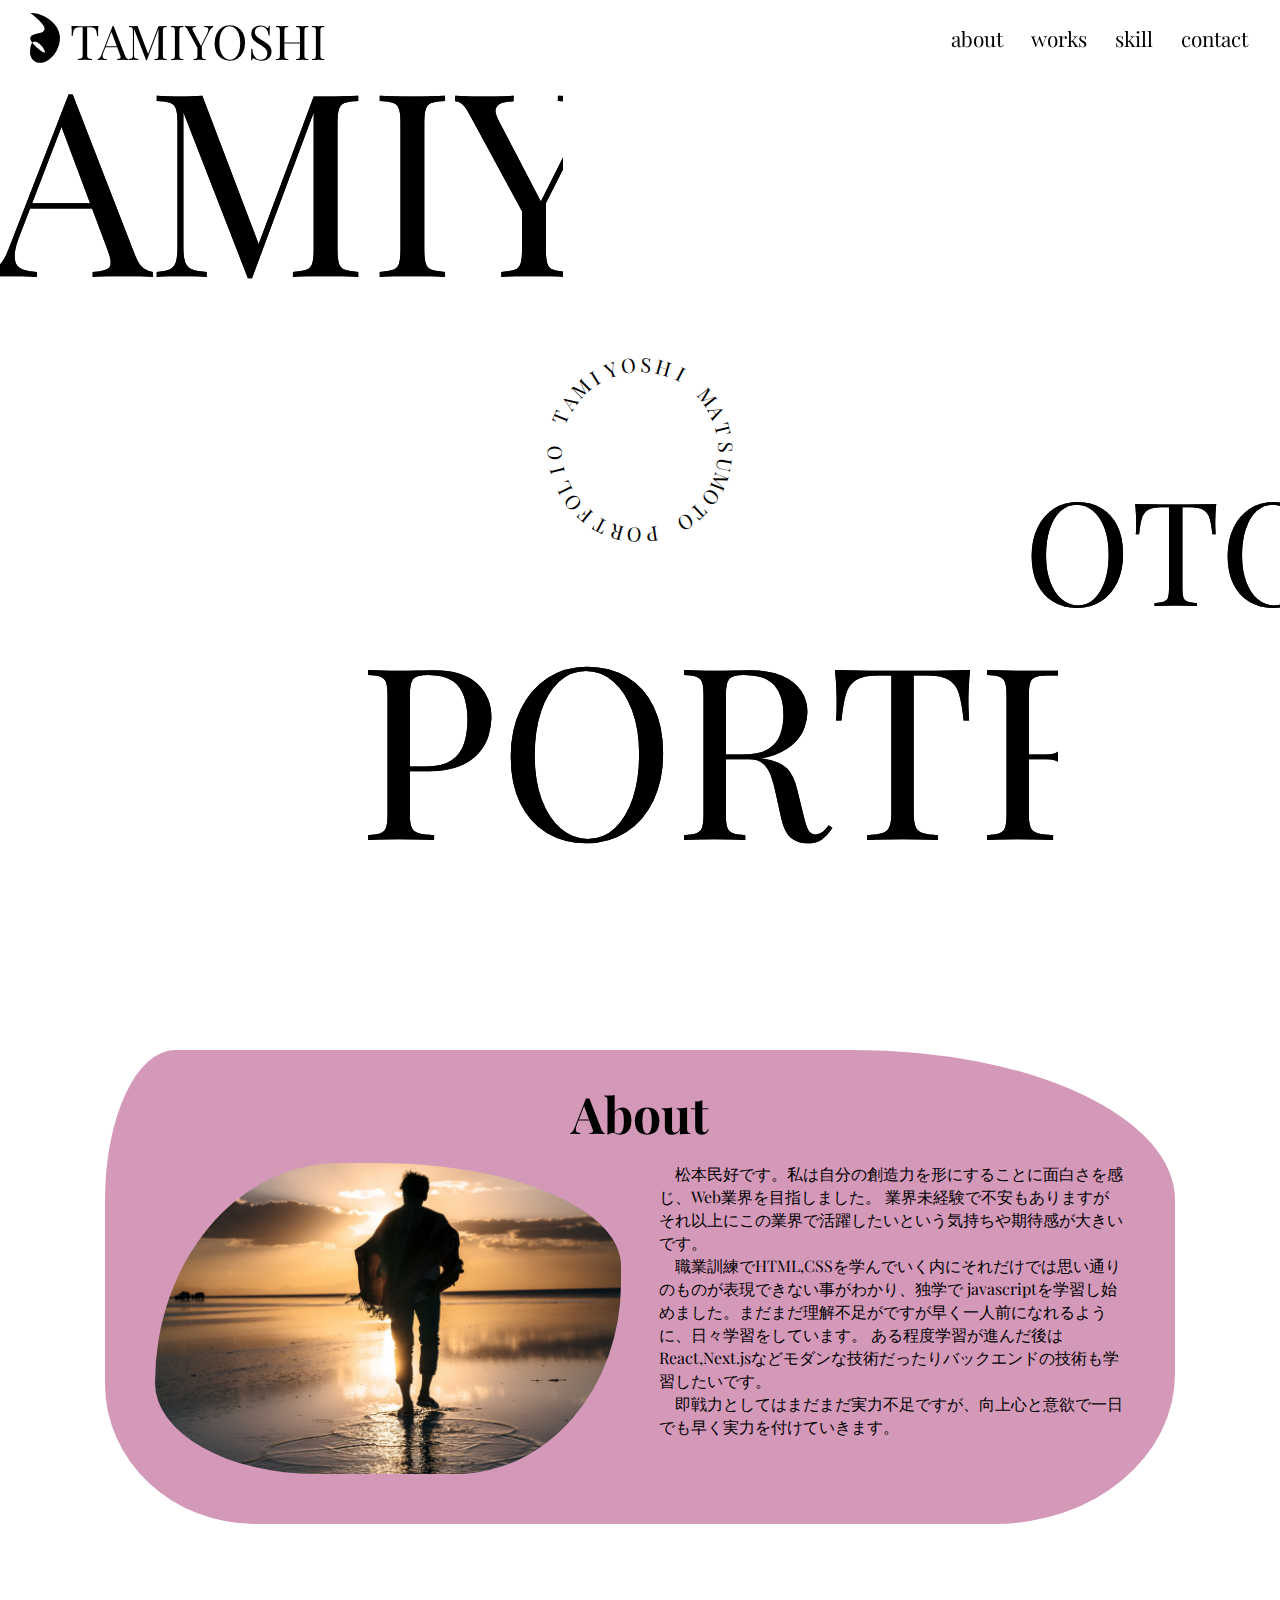
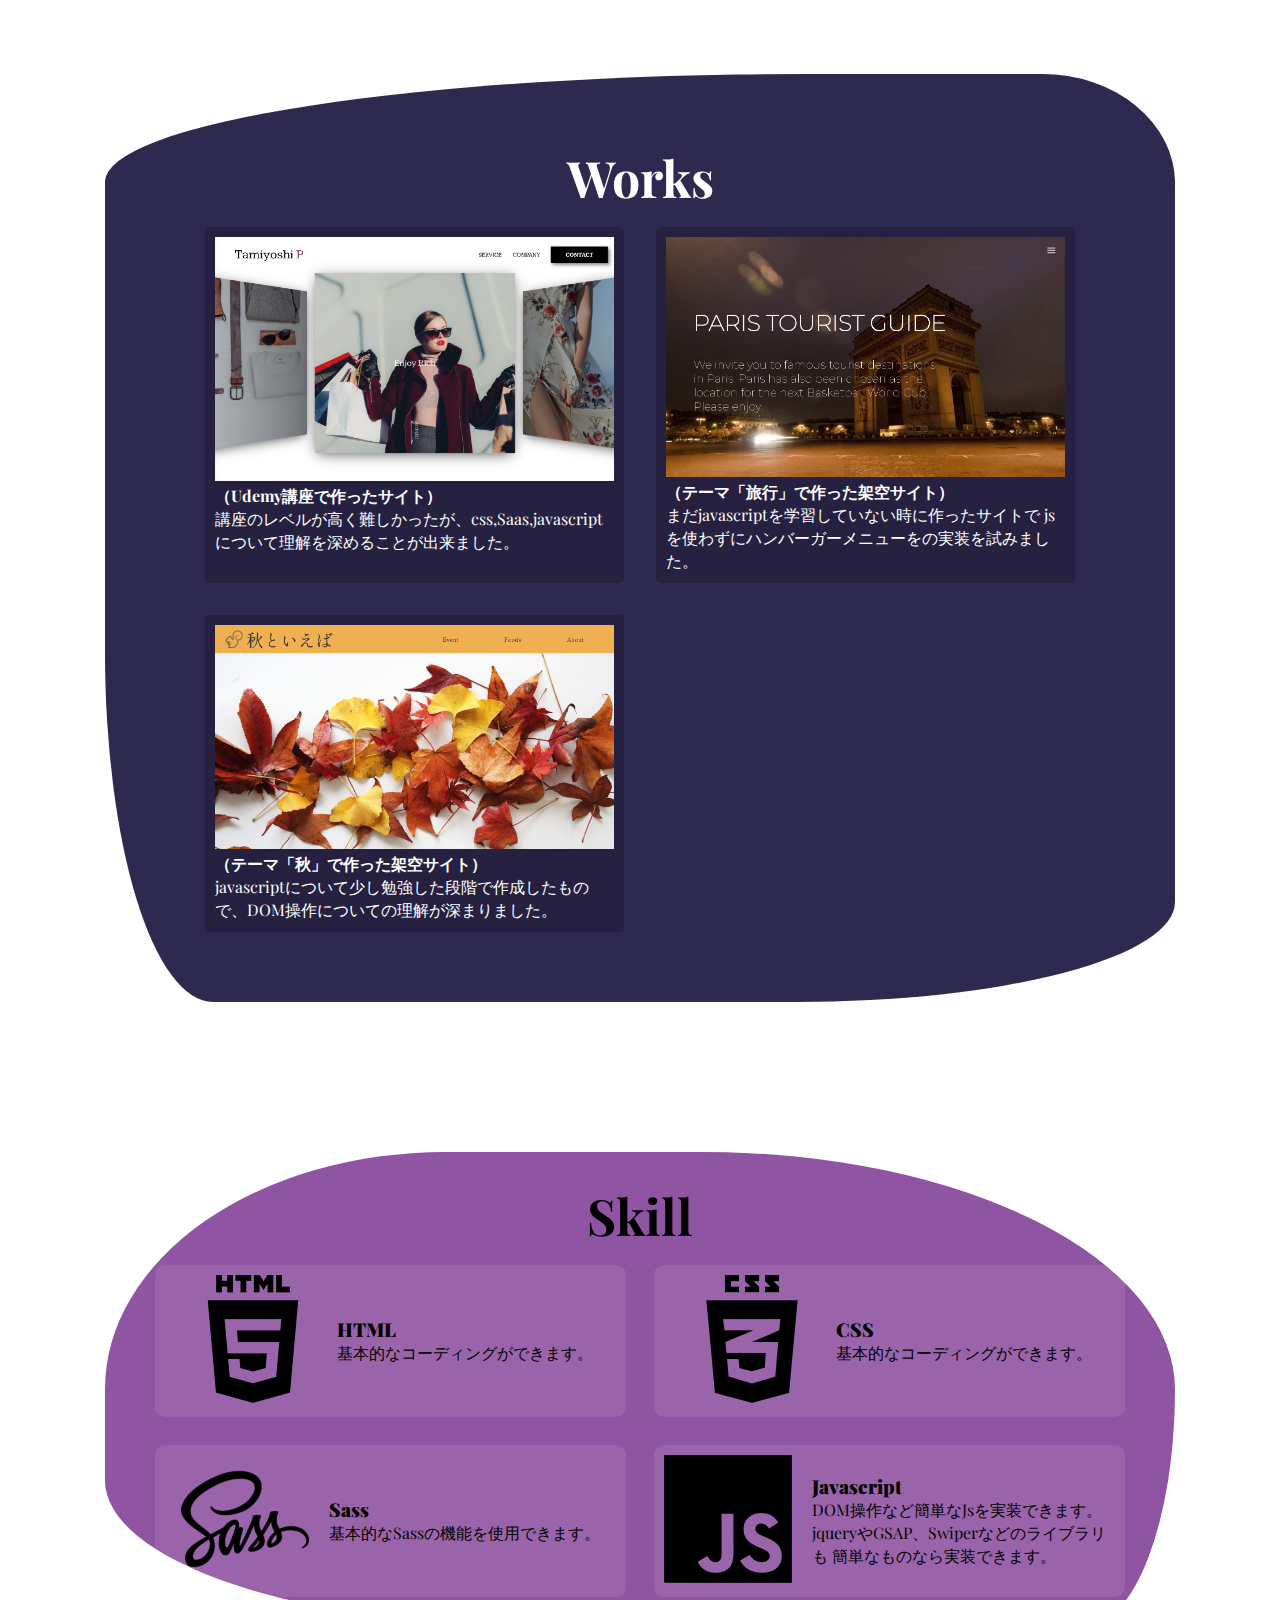
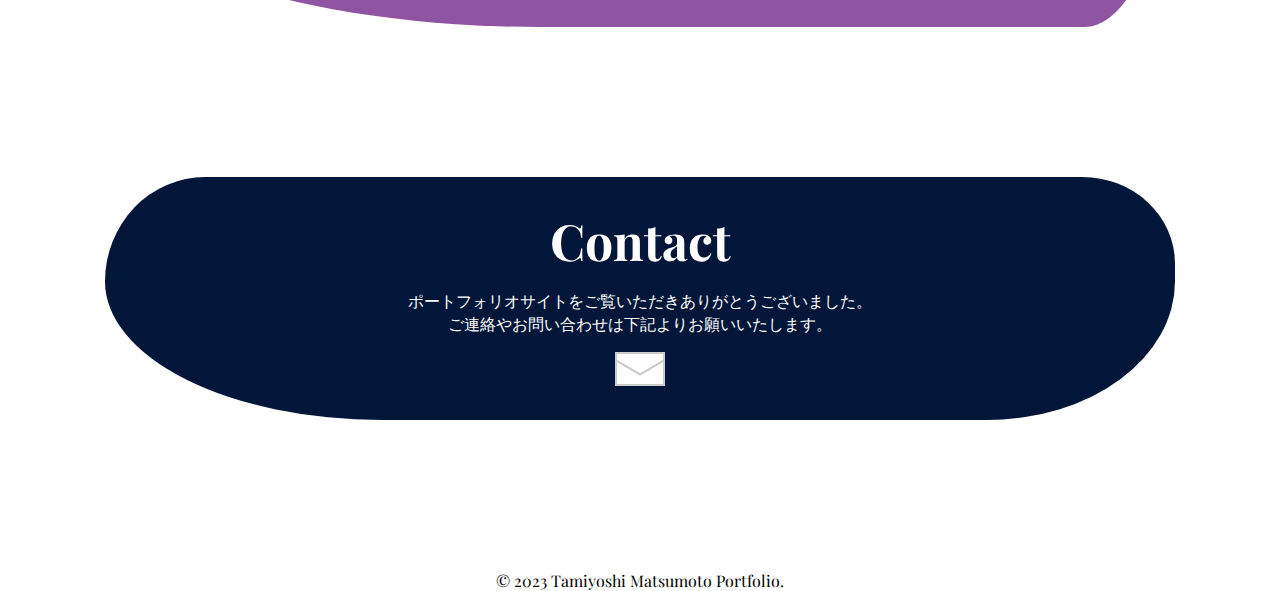
==== index.html @ 80ec94c7 "init11.25" ====
<!DOCTYPE html>
<html lang="ja">
  <head>
    <meta charset="UTF-8" />
    <title>Tamiyoshi Matsumoto Portfolio</title>
    <meta name="viewport" content="width=device-width, initial-scale=1.0" />
    <link rel="icon" href="./images/favicon.svg" />
    <meta property="og:title" content="Tamiyoshi Matsumoto Portfolio" />
    <meta property="og:type" content="blog" />
    <meta
      property="og:url"
      content="https://tamiyoshi-matsumoto-portfolio.netlify.app/"
    />

    <!-- css関係 -->
    <link rel="stylesheet" href="style.css" />

    <!-- js関係 -->
    <script src="./scripts/main.js" defer></script>
  </head>

  <body>
    <!-- トップリターンボタン -->
    <a href="#" id="page_top"><i class="blogicon-chevron-up"></i></a>
    <!-- ヘッダー -->
    <header class="header">
      <a href="index.html"
        ><div class="header_icon">
          <div class="header_icon_img">
            <img src="./images/favicon.svg" alt="" />
          </div>
          <div class="header_icon_text">TAMIYOSHI</div>
        </div></a
      >
      <nav class="header_nav">
        <ul class="heaer_ul">
          <li class="header_li"><a href="#about">about</a></li>
          <li class="header_li"><a href="#works">works</a></li>
          <li class="header_li"><a href="#skill">skill</a></li>
          <li class="header_li"><a href="#contact">contact</a></li>
        </ul>
      </nav>
    </header>
    <main class="main">
      <div class="main_inner">
        <!-- ユーザートップ -->
        <section class="top" id="top">
          <div class="circle_animation">
            <p class="circle_text">TAMIYOSHI MATSUMOTO PORTFOLIO</p>
          </div>
          <div class="text_animation01">
            <div class="text_animation01_right">TAMIYOSHI</div>
            <div class="text_animation01_right_second">TAMIYOSHI</div>
          </div>
          <div class="text_animation02">
            <div class="text_animation02_left">OTOMUSTAM</div>
            <div class="text_animation02_left_second">OTOMUSTAM</div>
          </div>
          <div class="text_animation03">
            <div class="text_animation03_right">PORTFOLIO</div>
            <div class="text_animation03_right_second">PORTFOLIO</div>
          </div>
        </section>
        <!-- アバウト -->
        <section class="about" id="about">
          <h2 class="about_title">About</h2>
          <div class="about_inner">
            <div class="about_inner_img">
              <img src="./images/user_img_01.jpg" alt="" />
            </div>
            <div class="about_inner_text">
              <p>
                松本民好です。私は自分の創造力を形にすることに面白さを感じ、Web業界を目指しました。
                業界未経験で不安もありますがそれ以上にこの業界で活躍したいという気持ちや期待感が大きいです。
              </p>
              <p>
                職業訓練でHTML,CSSを学んでいく内にそれだけでは思い通りのものが表現できない事がわかり、独学で
                javascriptを学習し始めました。まだまだ理解不足がですが早く一人前になれるように、日々学習をしています。
                ある程度学習が進んだ後はReact,Next.jsなどモダンな技術だったりバックエンドの技術も学習したいです。
              </p>
              <p>
                即戦力としてはまだまだ実力不足ですが、向上心と意欲で一日でも早く実力を付けていきます。
              </p>
            </div>
          </div>
        </section>
        <!-- 作品一覧 -->
        <section class="works" id="works">
          <h2 class="works_title">Works</h2>
          <div class="works_inner">
            <div class="works_content">
              <div class="works_content_img">
                <img src="./images/works_img_01.png" alt="" />
              </div>
              <a
                href="https://tamiyoshi-fashionsite.netlify.app/"
                target="”_blank”"
                ><h4>（Udemy講座で作ったサイト）</h4></a
              >
              <p>
                講座のレベルが高く難しかったが、css,Saas,javascriptについて理解を深めることが出来ました。
              </p>
            </div>
            <div class="works_content">
              <div class="works_content_img">
                <img src="./images/works_img_02.png" alt="" />
              </div>
              <a
                href="https://tamiyoshi-travelsite.netlify.app/"
                target="”_blank”"
                ><h4>（テーマ「旅行」で作った架空サイト）</h4></a
              >
              <p>
                まだjavascriptを学習していない時に作ったサイトで
                jsを使わずにハンバーガーメニューをの実装を試みました。
              </p>
            </div>
            <div class="works_content">
              <div class="works_content_img">
                <img src="./images/works_img_03.png" alt="" />
              </div>
              <a
                href="https://tamiyoshi-autumnsite.netlify.app/"
                target="”_blank”"
                ><h4>（テーマ「秋」で作った架空サイト）</h4></a
              >
              <p>
                javascriptについて少し勉強した段階で作成したもので、DOM操作についての理解が深まりました。
              </p>
            </div>
            <!-- 実績等が増えれば都度追加していく -->
            <!-- <div class="works_content">
              <div class="works_content_img">
                <img src="" alt="" />
              </div>
              <p>文章が入ります。文章が入ります。文章が入ります。</p>
            </div> -->
          </div>
        </section>
        <!-- 技術一覧 -->
        <section class="skill" id="skill">
          <h2 class="skill_title">Skill</h2>
          <div class="skill_inner">
            <div class="skill_content">
              <div class="skill_content_img">
                <img src="./images/icon_01.png" alt="" />
              </div>
              <div class="skill_content_text">
                <h4>HTML</h4>
                <p>基本的なコーディングができます。</p>
              </div>
            </div>
            <div class="skill_content">
              <div class="skill_content_img">
                <img src="./images/icon_02.png" alt="" />
              </div>
              <div class="skill_content_text">
                <h4>CSS</h4>
                <p>基本的なコーディングができます。</p>
              </div>
            </div>
            <div class="skill_content">
              <div class="skill_content_img">
                <img src="./images/icon_03.png" alt="" />
              </div>
              <div class="skill_content_text">
                <h4>Sass</h4>
                <p>基本的なSassの機能を使用できます。</p>
              </div>
            </div>
            <div class="skill_content">
              <div class="skill_content_img">
                <img src="./images/icon_04.png" alt="" />
              </div>
              <div class="skill_content_text">
                <h4>Javascript</h4>
                <p>
                  DOM操作など簡単なJsを実装できます。
                  jqueryやGSAP、Swiperなどのライブラリも
                  簡単なものなら実装できます。
                </p>
              </div>
            </div>
          </div>
        </section>
        <!-- 問合せ -->
        <section class="contact" id="contact">
          <h2 class="contact_title">Contact</h2>
          <div class="contact_inner">
            <p class="contact_inner_text">
              ポートフォリオサイトをご覧いただきありがとうございました。<br />
              ご連絡やお問い合わせは下記よりお願いいたします。
            </p>
            <!-- lufttoolsというサイトで暗号化したメール -->
            <p>
              <script type="text/javascript">
                <!--
                function converter(M) {
                  var str = "",
                    str_as = "";
                  for (var i = 0; i < M.length; i++) {
                    str_as = M.charCodeAt(i);
                    str += String.fromCharCode(str_as + 1);
                  }
                  return str;
                }
                function mail_to(k_1, k_2) {
                  eval(
                    String.fromCharCode(
                      108,
                      111,
                      99,
                      97,
                      116,
                      105,
                      111,
                      110,
                      46,
                      104,
                      114,
                      101,
                      102,
                      32,
                      61,
                      32,
                      39,
                      109,
                      97,
                      105,
                      108,
                      116,
                      111,
                      58
                    ) +
                      escape(k_1) +
                      converter(
                        String.fromCharCode(
                          115,
                          96,
                          108,
                          104,
                          120,
                          110,
                          114,
                          103,
                          104,
                          45,
                          97,
                          114,
                          106,
                          45,
                          48,
                          47,
                          47,
                          50,
                          63,
                          102,
                          108,
                          96,
                          104,
                          107,
                          45,
                          98,
                          110,
                          108,
                          62,
                          114,
                          116,
                          97,
                          105,
                          100,
                          98,
                          115,
                          60
                        )
                      ) +
                      escape(k_2) +
                      "'"
                  );
                }
                document.write(
                  '<a href=JavaScript:mail_to("","")><img src="./images/mail.svg" alt="" width="50" /><\/a>'
                );
                //-->
              </script>
            </p>
            <div class="contact_inner_img">
              <a href=""> </a>
            </div>
          </div>
        </section>
      </div>
    </main>
    <!-- フッター -->
    <footer class="footer">
      <p>&copy; 2023 Tamiyoshi Matsumoto Portfolio.</p>
    </footer>
  </body>
</html>
---- style.css ----
@charset "UTF-8";
@import url("https://fonts.googleapis.com/css2?family=Oswald&display=swap");
@import url("https://fonts.googleapis.com/css2?family=Playfair+Display&display=swap");
.mb-sm, .main_inner .contact_inner_text {
  margin-bottom: 16px !important;
}

.mb-lg, .main_inner .top, .main_inner .about, .main_inner .works, .main_inner .skill, .main_inner .contact {
  margin-bottom: 80px !important;
}
@media screen and (min-width: 960px) {
  .mb-lg, .main_inner .top, .main_inner .about, .main_inner .works, .main_inner .skill, .main_inner .contact {
    margin-bottom: 150px !important;
  }
}

.pb-sm, .main_inner .about_title, .main_inner .about_inner_img, .main_inner .about_inner_text, .main_inner .works_title, .main_inner .skill_title, .main_inner .contact_title {
  padding-bottom: 16px !important;
}

.pb-lg {
  padding-bottom: 80px !important;
}
@media screen and (min-width: 960px) {
  .pb-lg {
    padding-bottom: 150px !important;
  }
}

.content-width, .main_inner .about, .main_inner .works, .main_inner .skill, .main_inner .contact {
  width: 90%;
  margin: 0 auto;
  max-width: 1070px;
}

.font-sm {
  font-size: 14px;
}
@media screen and (min-width: 960px) {
  .font-sm {
    font-size: 16px;
  }
}

.font-md, .main_inner .skill h4 {
  font-size: 17px;
}
@media screen and (min-width: 960px) {
  .font-md, .main_inner .skill h4 {
    font-size: 19px;
  }
}

.font-lg {
  font-size: 17px;
}
@media screen and (min-width: 960px) {
  .font-lg {
    font-size: 23px;
  }
}

.font-xl {
  font-size: 25px;
}
@media screen and (min-width: 960px) {
  .font-xl {
    font-size: 36px;
  }
}

.font-2xl, .main_inner .about_title, .main_inner .works_title, .main_inner .skill_title, .main_inner .contact_title {
  font-size: 38px;
}
@media screen and (min-width: 960px) {
  .font-2xl, .main_inner .about_title, .main_inner .works_title, .main_inner .skill_title, .main_inner .contact_title {
    font-size: 50px;
  }
}

* {
  margin: 0;
  padding: 0;
  box-sizing: border-box;
  scroll-behavior: smooth;
  font-family: "Playfair Display", serif;
}

#page_top {
  position: fixed;
  right: 30px;
  bottom: 30px;
  width: 50px;
  height: 50px;
  color: #737373;
  padding: 10px;
  border: solid 1px;
  border-radius: 50%;
  box-shadow: 0 2px 10px -6px rgba(0, 0, 0, 0.5), 0 3px 10px -4px rgba(0, 0, 0, 0.2);
}

.hidden {
  display: none;
}

.header {
  font-family: "Playfair Display", serif;
  padding: 0 20px;
  position: fixed;
  top: 0;
  left: 0;
  z-index: 100;
  display: flex;
  justify-content: center;
  align-items: center;
  width: 100%;
  background-color: rgba(255, 255, 255, 0.5);
}
@media screen and (min-width: 960px) {
  .header {
    justify-content: space-between;
  }
}
.header a {
  text-decoration: none;
  color: black;
}
.header a:visited {
  color: black;
}
.header_icon {
  display: flex;
  align-items: center;
  height: 80px;
}
.header_icon_img img {
  width: 50px;
}
.header_icon_text {
  font-size: 3rem;
}
.header_nav {
  display: none;
}
@media screen and (min-width: 960px) {
  .header_nav {
    display: block;
  }
}
.header_ul {
  display: flex;
}
.header_li {
  display: inline-block;
  text-align: center;
  overflow: hidden;
  border-radius: 4px;
  margin: 4px;
  font-size: 1.3rem;
}
.header_li:nth-child(1) a:hover {
  background-color: #d499b9;
}
.header_li:nth-child(2) a:hover {
  background-color: #2e294e;
  color: white;
}
.header_li:nth-child(3) a:hover {
  background-color: #9055a2;
}
.header_li:nth-child(4) a:hover {
  background-color: #011638;
  color: white;
}
.header_li a {
  padding: 8px;
}

.main_inner {
  overflow: hidden;
}
.main_inner .top {
  position: relative;
}
.main_inner .top .circle_animation {
  overflow: hidden;
  display: flex;
  justify-content: center;
  align-items: center;
  width: 100%;
  height: 100vh;
}
.main_inner .top .circle_text {
  position: relative;
  width: 200px; /* 直径 */
  height: 200px; /* 直径 */
  font-size: 20px;
  text-align: center;
  margin: auto;
  transform: rotate(-80deg); /* 円の回転 */
  animation: circleAnimation 20s linear infinite;
}
.main_inner .top .circle_text span {
  position: absolute;
  top: 0;
  left: calc(50% - 10px); /* 中心点、、文字サイズ分ずらす */
  display: inline-block;
  width: 20px; /* 文字サイズより小さくしない */
  height: 100px; /* 半径 */
  transform-origin: center bottom; /* 回転の基準点 */
  transform: rotate(calc(var(--number) * 12deg));
}
.main_inner .top .text_animation01 {
  position: absolute;
  overflow: hidden;
  top: 0;
  right: 56%;
  width: 720px;
  font-size: 16rem;
}
.main_inner .top .text_animation01_right {
  width: 200%;
  animation: rightAnimation 40s linear infinite;
}
.main_inner .top .text_animation01_right_second {
  position: absolute;
  top: 0;
  left: 0;
  width: 200%;
  animation: rightAnimation 40s -20s linear infinite;
}
.main_inner .top .text_animation02 {
  position: absolute;
  overflow: hidden;
  top: 50%;
  left: 80%;
  width: 480px;
  font-size: 9rem;
}
.main_inner .top .text_animation02_left {
  width: 200%;
  animation: leftAnimation 40s linear infinite;
}
.main_inner .top .text_animation02_left_second {
  position: absolute;
  top: 0;
  left: 0;
  width: 200%;
  animation: leftAnimation 40s -20s linear infinite;
}
.main_inner .top .text_animation03 {
  position: absolute;
  overflow: hidden;
  bottom: 0;
  left: 28%;
  width: 700px;
  font-size: 15rem;
}
.main_inner .top .text_animation03_right {
  width: 200%;
  animation: rightAnimation 40s linear infinite;
}
.main_inner .top .text_animation03_right_second {
  position: absolute;
  top: 0;
  left: 0;
  width: 200%;
  animation: rightAnimation 40s -20s linear infinite;
}
.main_inner .about {
  background-color: #d499b9;
  padding: 30px 50px;
  border-radius: 70px 320px 180px 150px/150px 150px 150px 140px;
}
.main_inner .about_title {
  text-align: center;
}
.main_inner .about_inner {
  display: block;
  width: 100%;
}
@media screen and (min-width: 960px) {
  .main_inner .about_inner {
    display: flex;
    justify-content: space-between;
  }
}
@media screen and (min-width: 960px) {
  .main_inner .about_inner_img {
    width: 48%;
  }
}
.main_inner .about_inner_img > img {
  width: 100%;
  border-radius: 246px 324px 221px 216px/295px 138px 256px 122px;
}
.main_inner .about_inner_text {
  text-indent: 1rem;
}
@media screen and (min-width: 960px) {
  .main_inner .about_inner_text {
    width: 48%;
  }
}
.main_inner .works {
  background-color: #2e294e;
  color: white;
  padding: 70px 100px;
  border-radius: 700px 133px 379px 108px/108px 109px 100px 350px;
}
.main_inner .works_title {
  text-align: center;
}
.main_inner .works_inner {
  display: grid;
  justify-content: center;
  grid-gap: 32px;
  grid-template-columns: repeat(auto-fill, minmax(320px, 1fr));
}
.main_inner .works_content {
  padding: 10px;
  background-color: rgba(0, 0, 0, 0.174);
  border-radius: 5px;
  width: 100%;
}
.main_inner .works_content a {
  color: white;
  text-decoration: none;
}
.main_inner .works_content a:visited {
  color: white;
}
.main_inner .works_content_img > img {
  width: 100%;
}
.main_inner .skill {
  background-color: #9055a2;
  padding: 30px 50px;
  border-radius: 501px 695px 134px 642px/349px 350px 350px 216px;
}
.main_inner .skill_title {
  text-align: center;
}
.main_inner .skill_inner {
  display: grid;
  justify-content: center;
  grid-gap: 28px;
  grid-template-columns: repeat(auto-fill, minmax(320px, 1fr));
}
.main_inner .skill_content {
  display: flex;
  background-color: rgba(255, 255, 255, 0.089);
  border-radius: 10px;
  gap: 20px;
  padding: 10px;
  justify-content: center;
  align-items: center;
  width: 100%;
}
.main_inner .skill h4 {
  font-weight: 900;
}
.main_inner .contact {
  background-color: #011638;
  color: white;
  padding: 30px 50px;
  text-align: center;
  border-radius: 253px 234px 475px 700px/264px 219px 350px 350px;
}
.main_inner .contact_title {
  text-align: center;
}
.main_inner .contact_inner {
  display: block;
  height: auto;
  width: 100%;
}
.main_inner .contact_inner_img {
  width: 100%;
}
.main_inner .contact_inner_img > a img {
  width: 50px;
  filter: invert(100%);
}

.footer {
  text-align: center;
}

@keyframes rightAnimation {
  0% {
    transform: translateX(100%);
  }
  100% {
    transform: translateX(-100%);
  }
}
@keyframes leftAnimation {
  0% {
    transform: translateX(-100%);
  }
  100% {
    transform: translateX(100%);
  }
}
@keyframes circleAnimation {
  0% {
    transform: rotate(0deg);
  }
  100% {
    transform: rotate(360deg);
  }
}/*# sourceMappingURL=style.css.map */
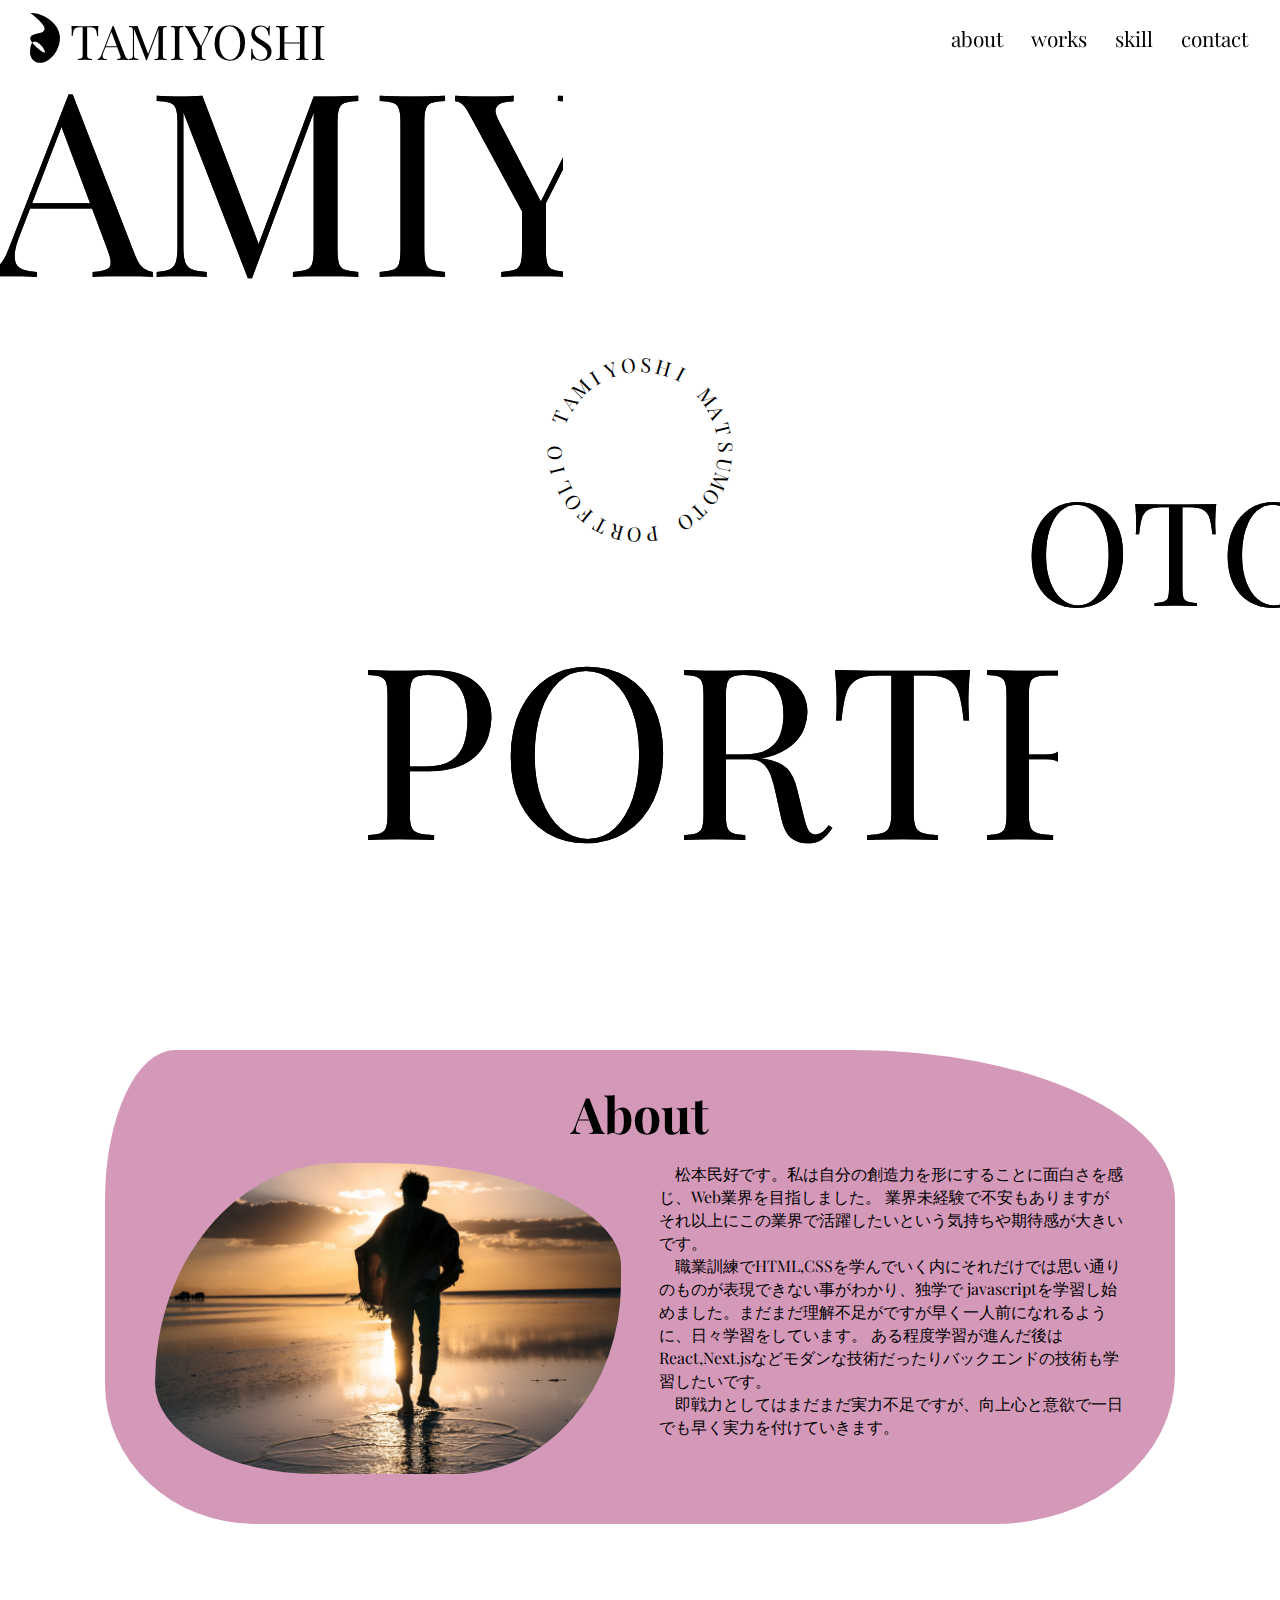
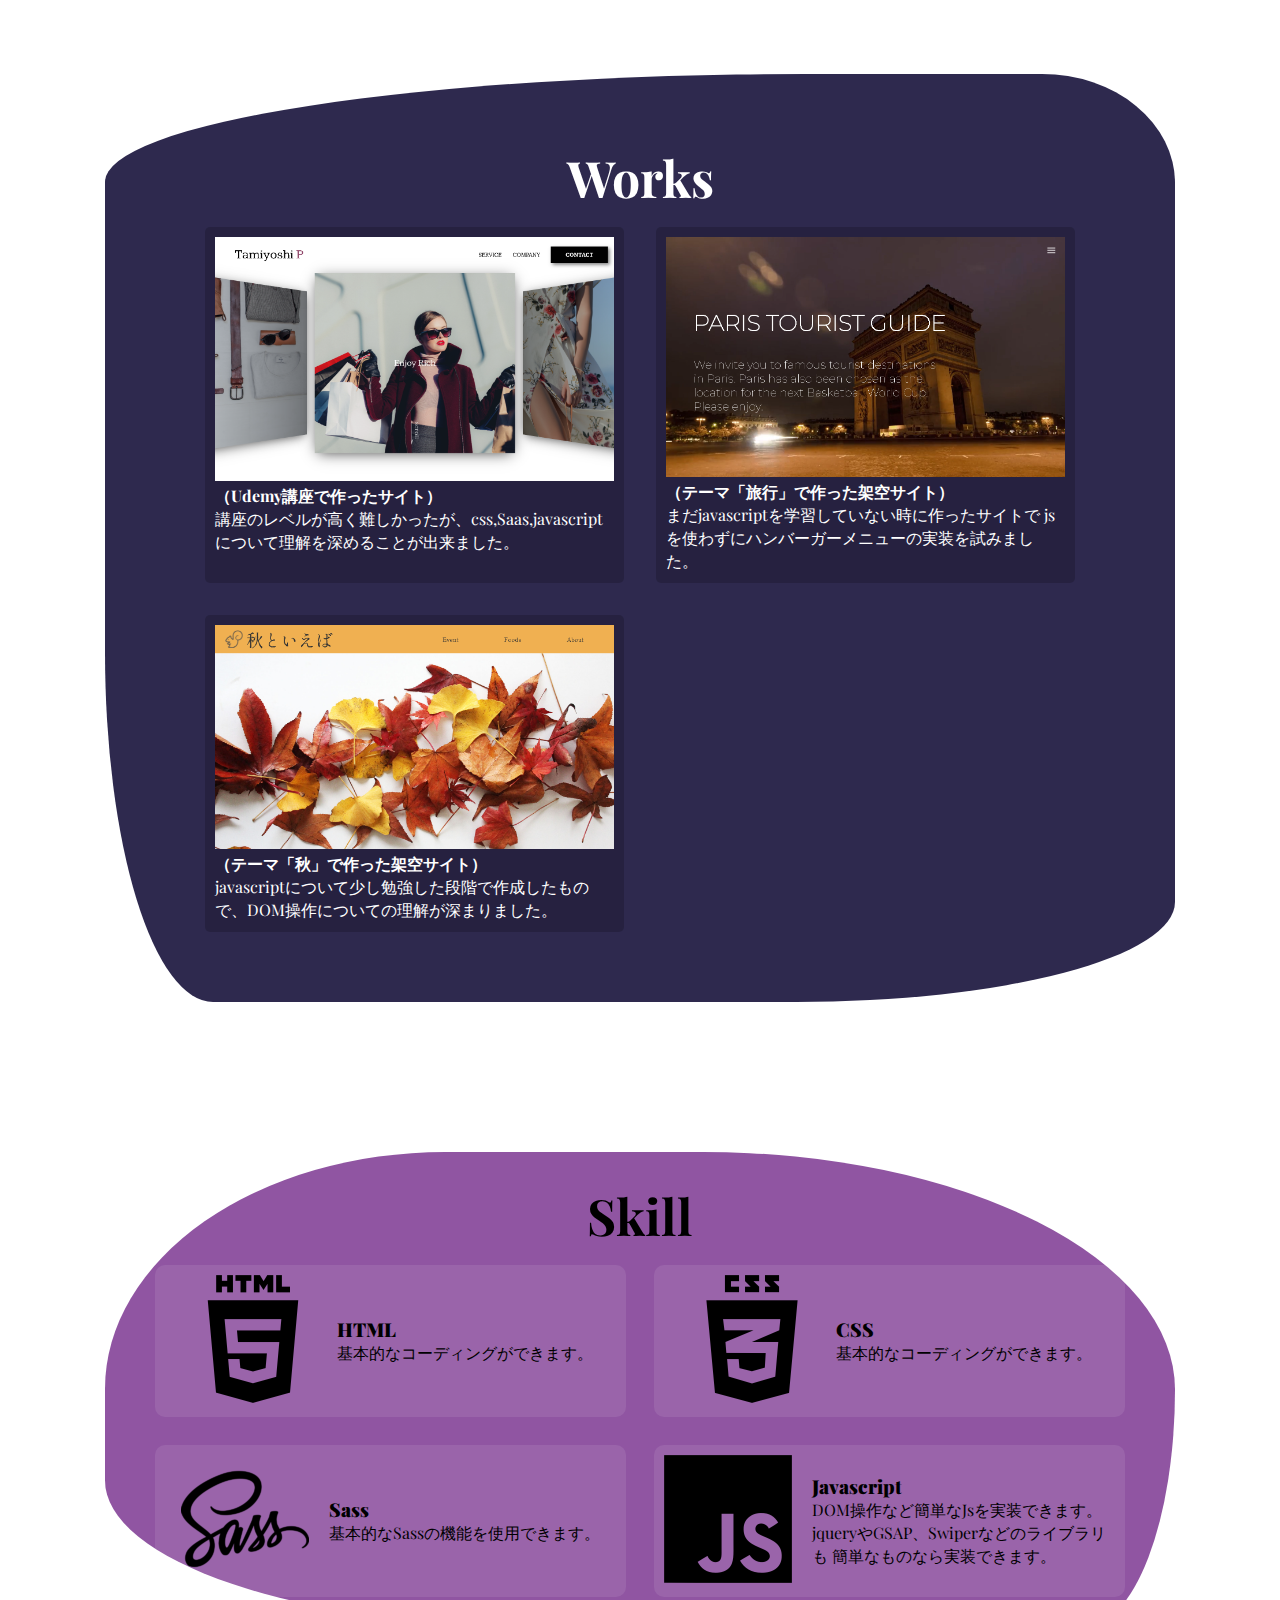
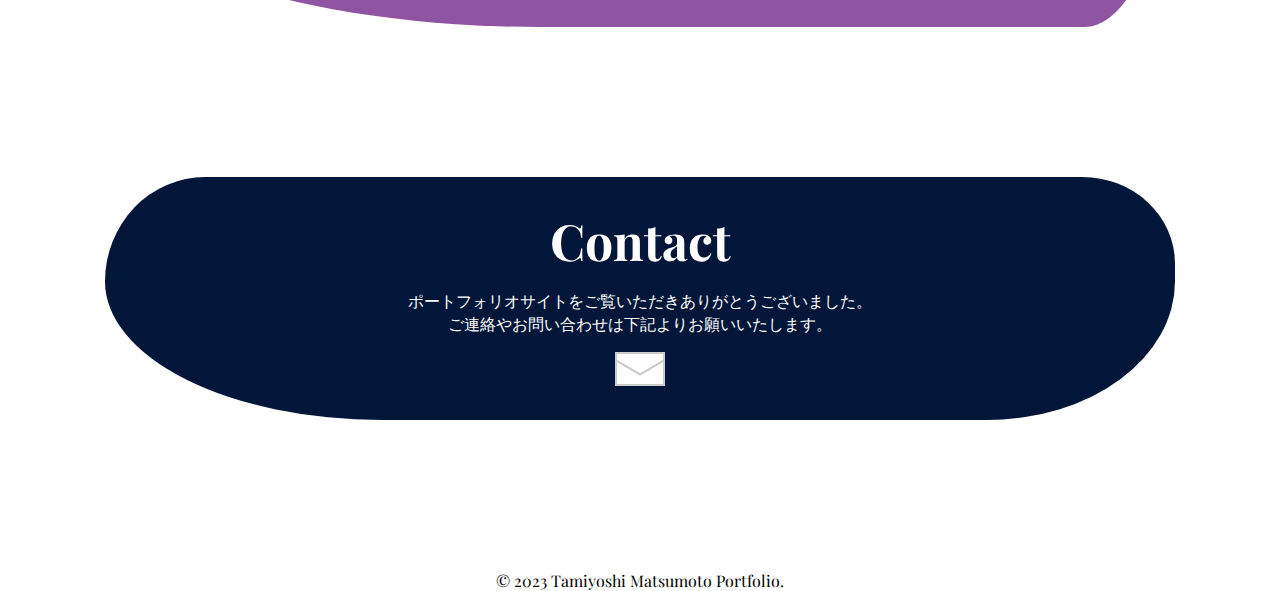
==== commit 0a755d4b: "latest" ====
--- a/index.html
+++ b/index.html
@@ -112,7 +112,7 @@
               >
               <p>
                 まだjavascriptを学習していない時に作ったサイトで
-                jsを使わずにハンバーガーメニューをの実装を試みました。
+                jsを使わずにハンバーガーメニューの実装を試みました。
               </p>
             </div>
             <div class="works_content">
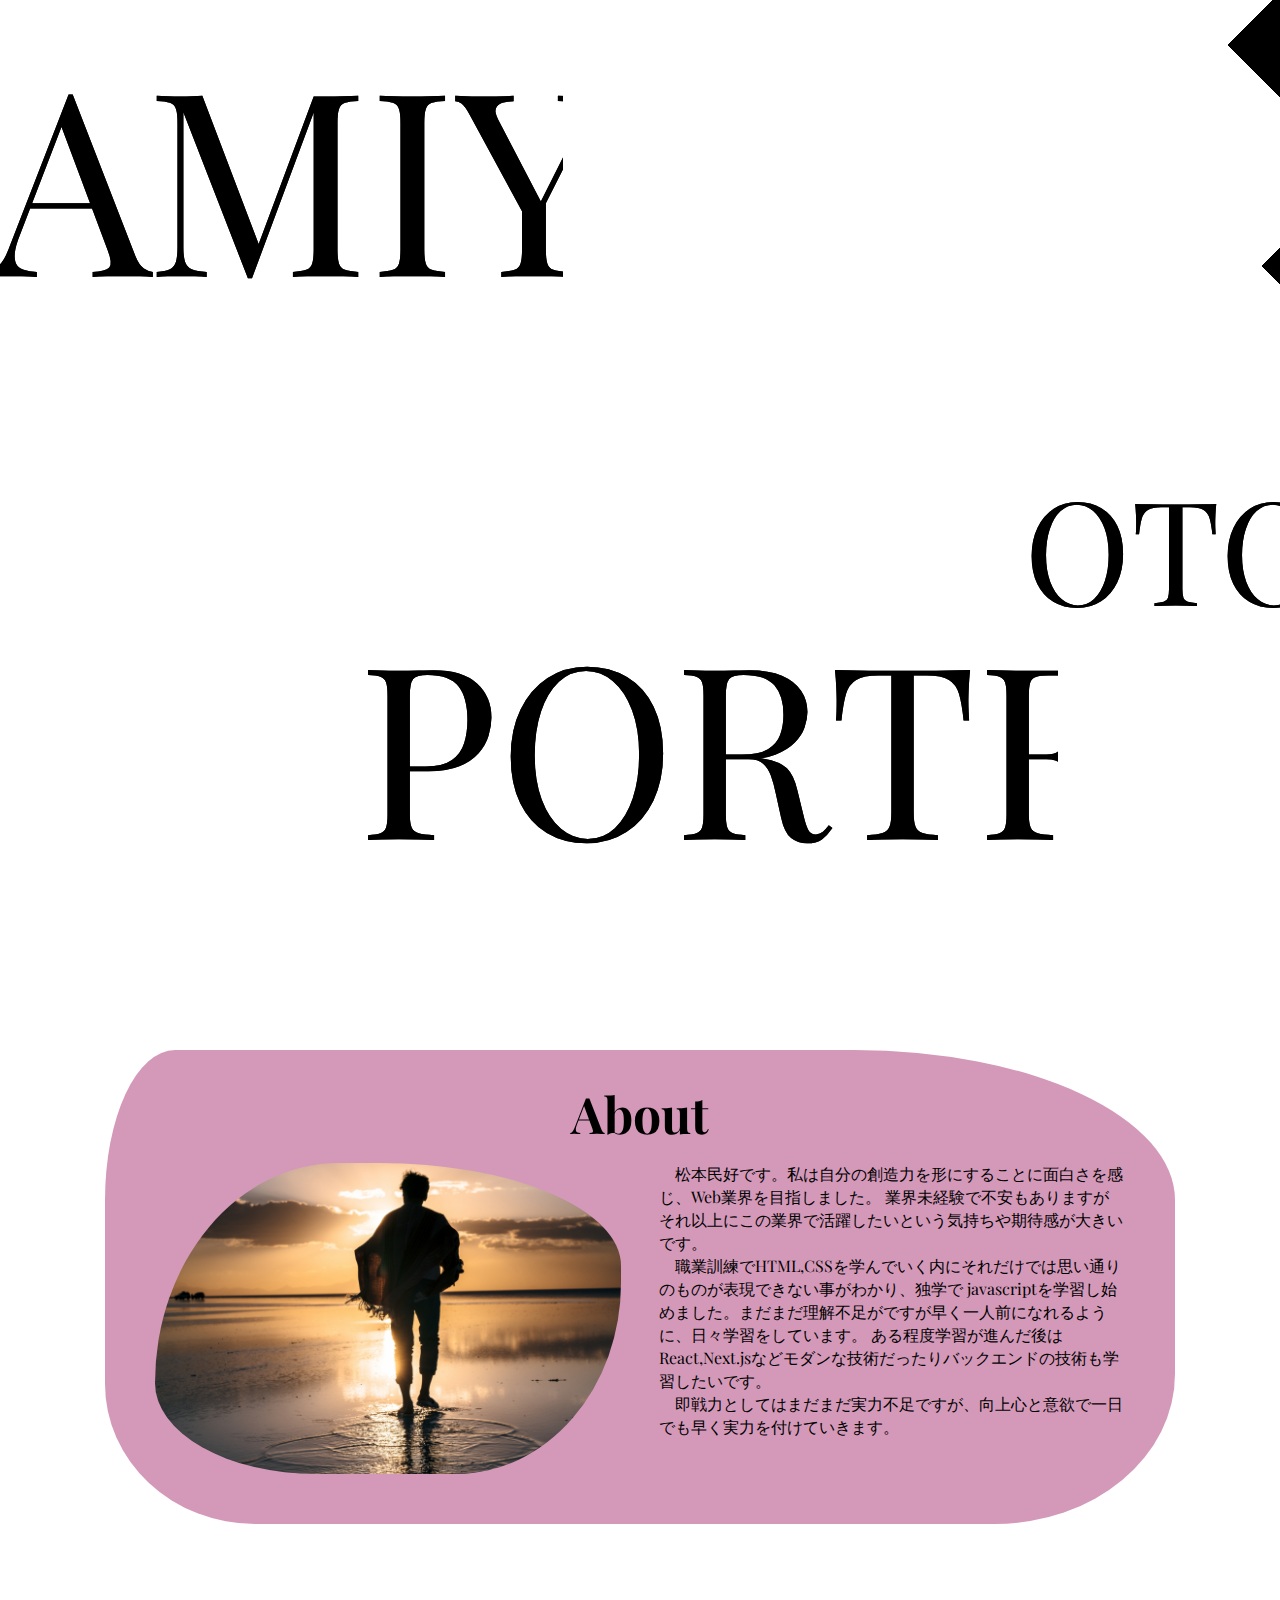
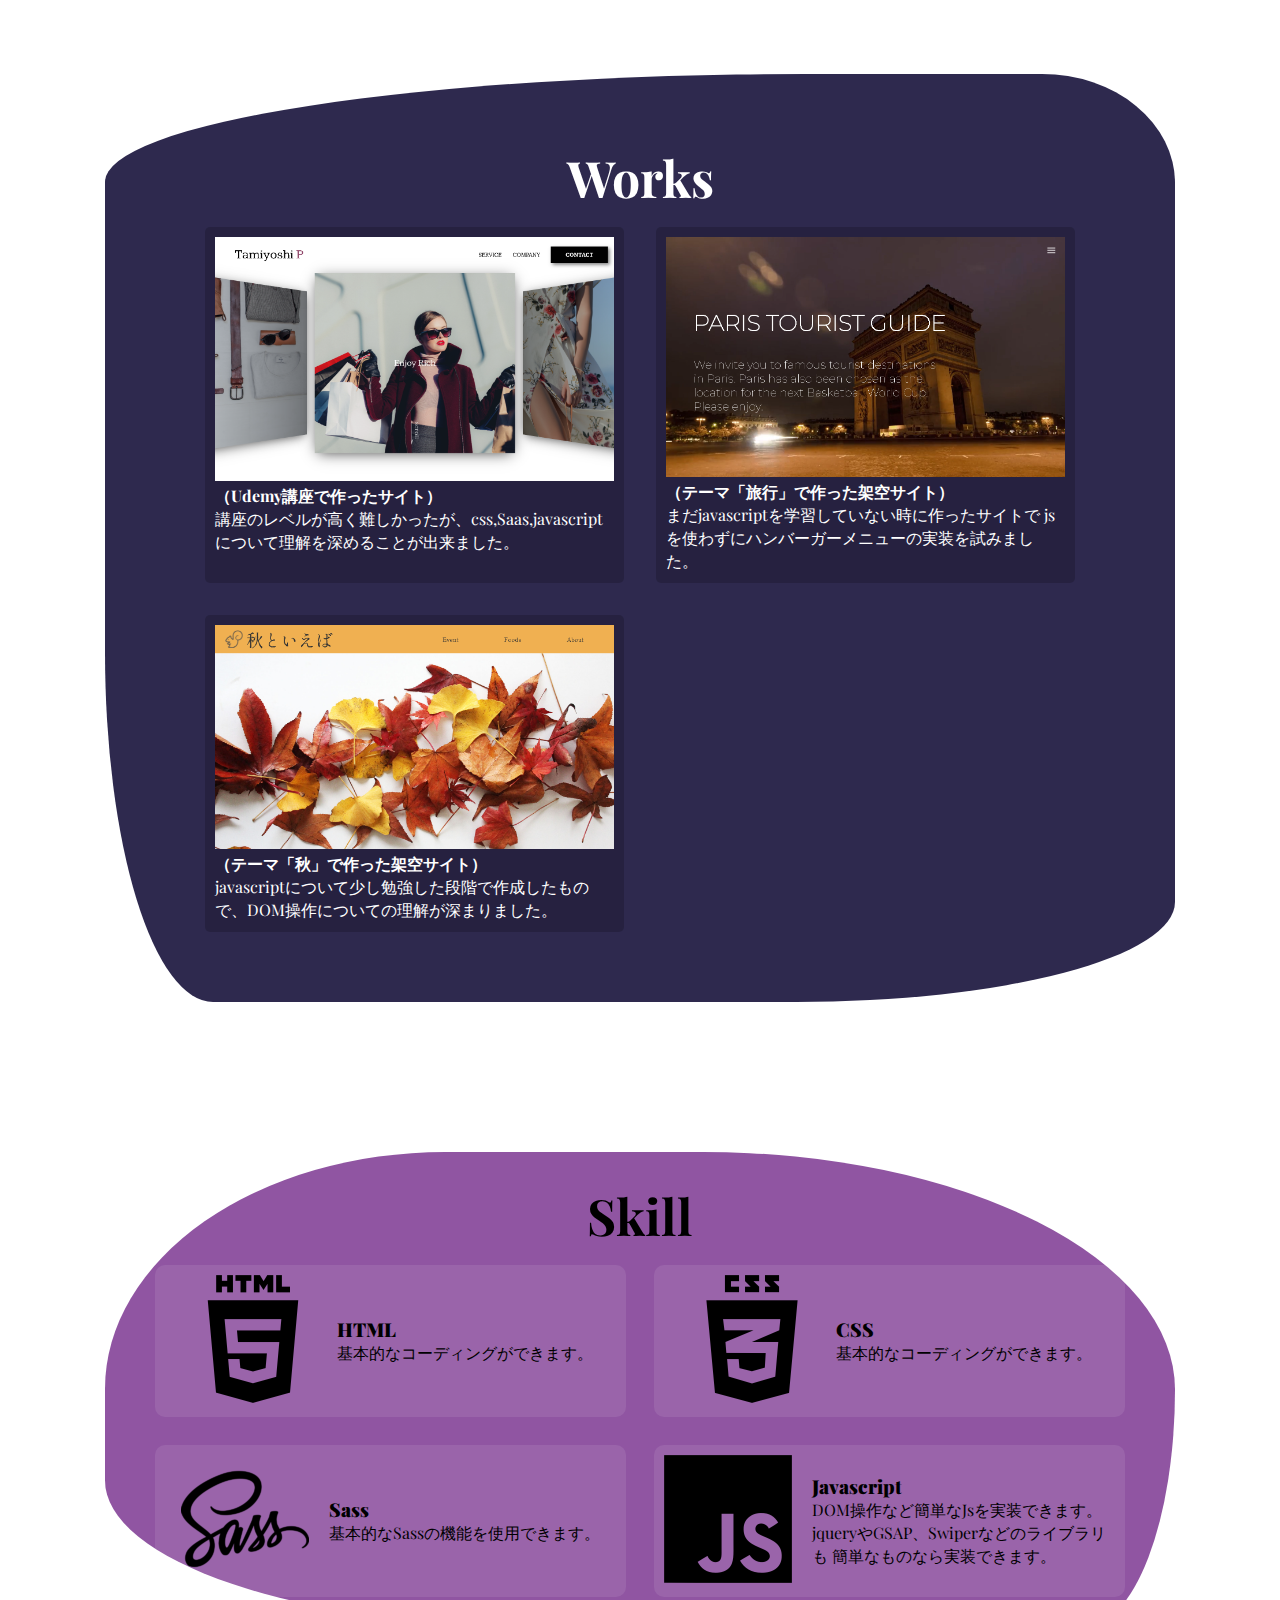
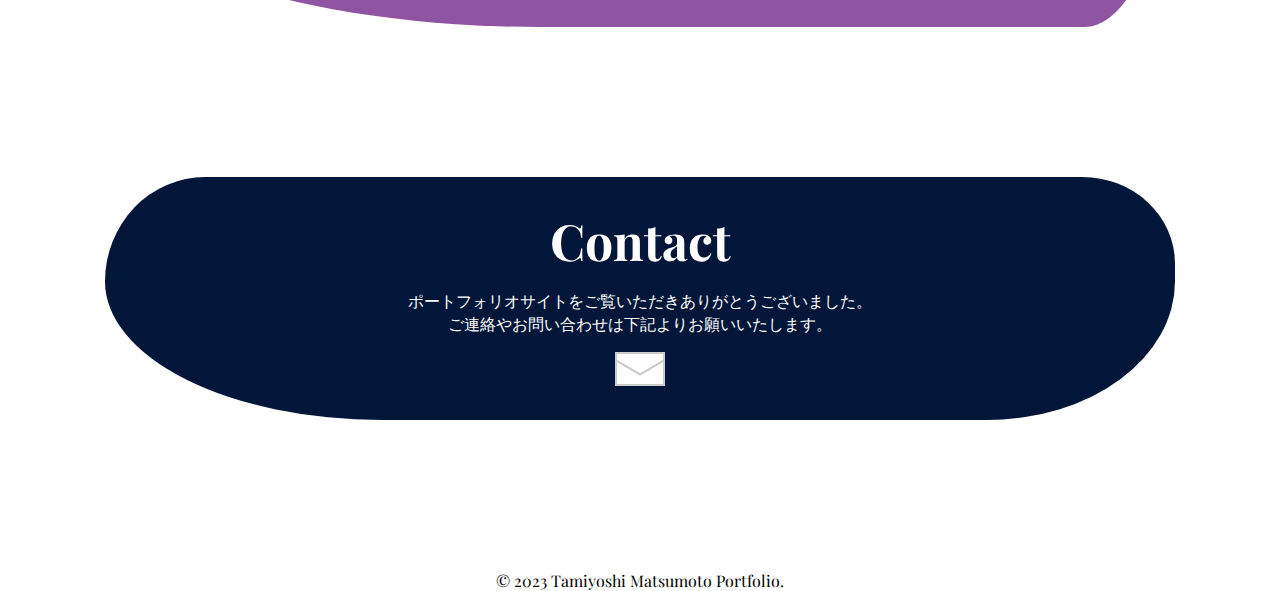
==== commit 15660b73: "11.26" ====
--- a/index.html
+++ b/index.html
@@ -16,10 +16,34 @@
     <link rel="stylesheet" href="style.css" />
 
     <!-- js関係 -->
+    <script
+      src="https://cdnjs.cloudflare.com/ajax/libs/gsap/3.12.2/gsap.min.js"
+      defer
+    ></script>
+    <script src="./scripts/gsap.js" defer></script>
     <script src="./scripts/main.js" defer></script>
   </head>
-
+  
   <body>
+    <!-- オープン演出 -->
+    <div class="bg">
+      <div class="bg_inner">
+        <div class="bg_inner_content">
+          <div class="bg_inner_item">1</div>
+          <div class="bg_inner_item">2</div>
+          <div class="bg_inner_item">3</div>
+          <div class="bg_inner_item">4</div>
+          <div class="bg_inner_item">5</div>
+          <div class="bg_inner_item">6</div>
+          <div class="bg_inner_item">7</div>
+          <div class="bg_inner_item">8</div>
+          <div class="bg_inner_item">9</div>
+          <div class="bg_inner_item">10</div>
+          <div class="bg_inner_item">11</div>
+          <div class="bg_inner_item">12</div>
+        </div>
+      </div>
+    </div>
     <!-- トップリターンボタン -->
     <a href="#" id="page_top"><i class="blogicon-chevron-up"></i></a>
     <!-- ヘッダー -->
--- a/style.css
+++ b/style.css
@@ -84,6 +84,29 @@
   box-sizing: border-box;
   scroll-behavior: smooth;
   font-family: "Playfair Display", serif;
+}
+
+.bg {
+  width: 100%;
+  height: 100%;
+  position: fixed;
+  top: 0;
+  left: 0;
+  overflow: hidden;
+  z-index: 100;
+}
+.bg_inner {
+  width: 100%;
+  margin: auto;
+}
+.bg_inner_content {
+  transform: translate(-100%) rotate(-45deg);
+  transform-origin: right top;
+}
+.bg_inner_item {
+  width: 200%;
+  height: 20vh;
+  background-color: rgb(0, 0, 0);
 }
 
 #page_top {
@@ -199,6 +222,7 @@
   margin: auto;
   transform: rotate(-80deg); /* 円の回転 */
   animation: circleAnimation 20s linear infinite;
+  scale: 2;
 }
 .main_inner .top .circle_text span {
   position: absolute;
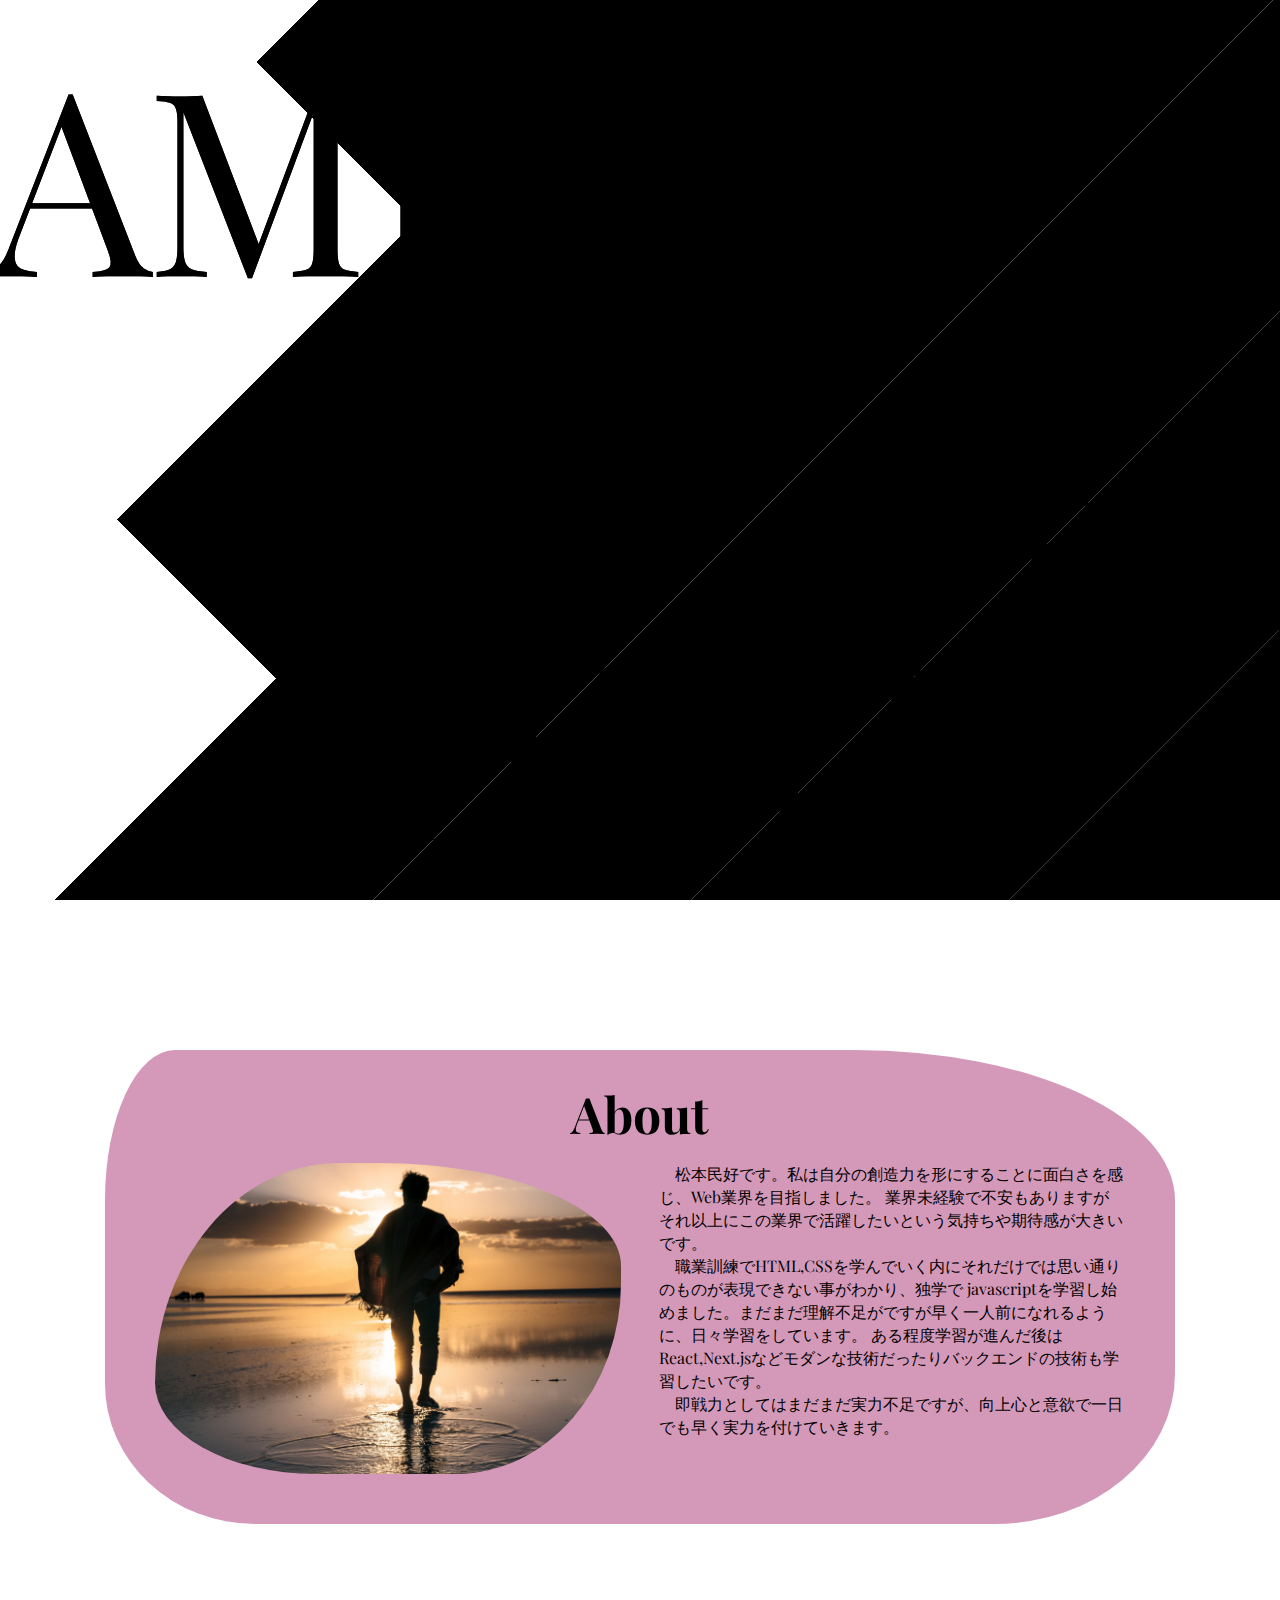
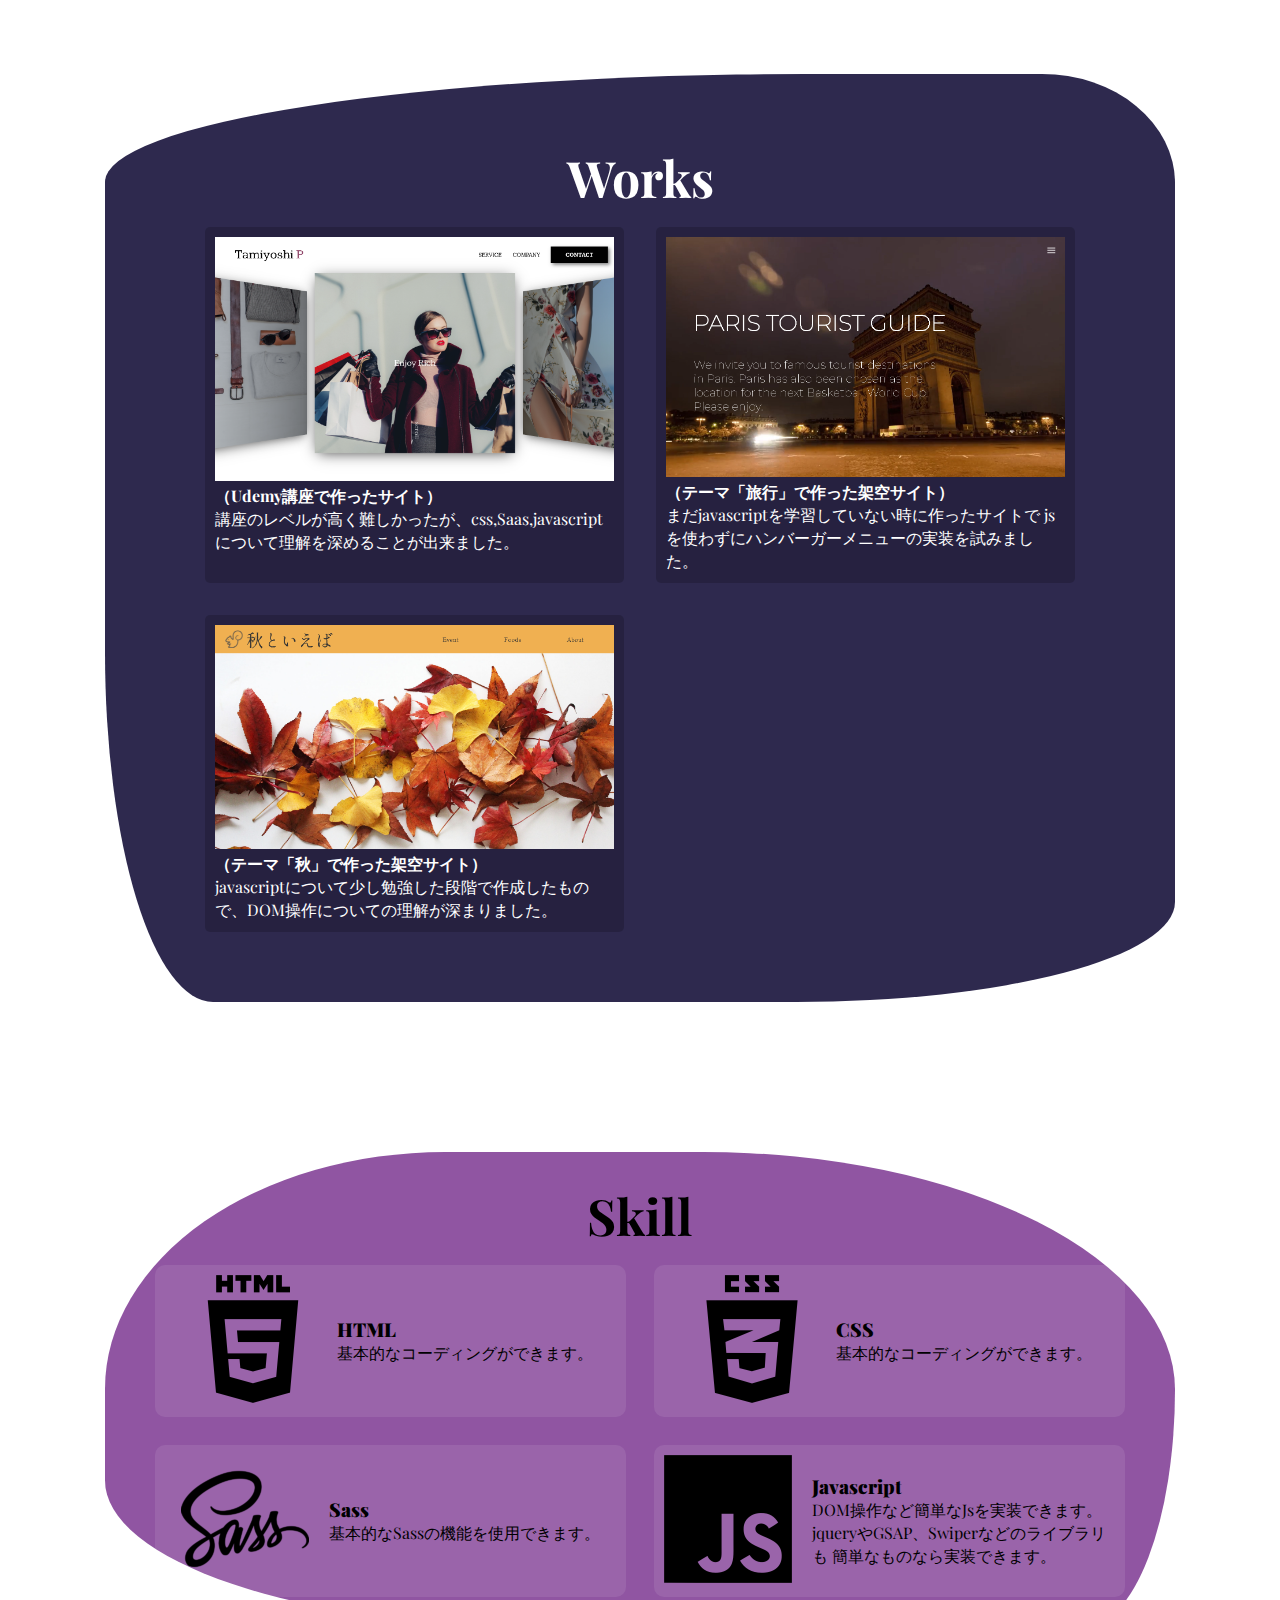
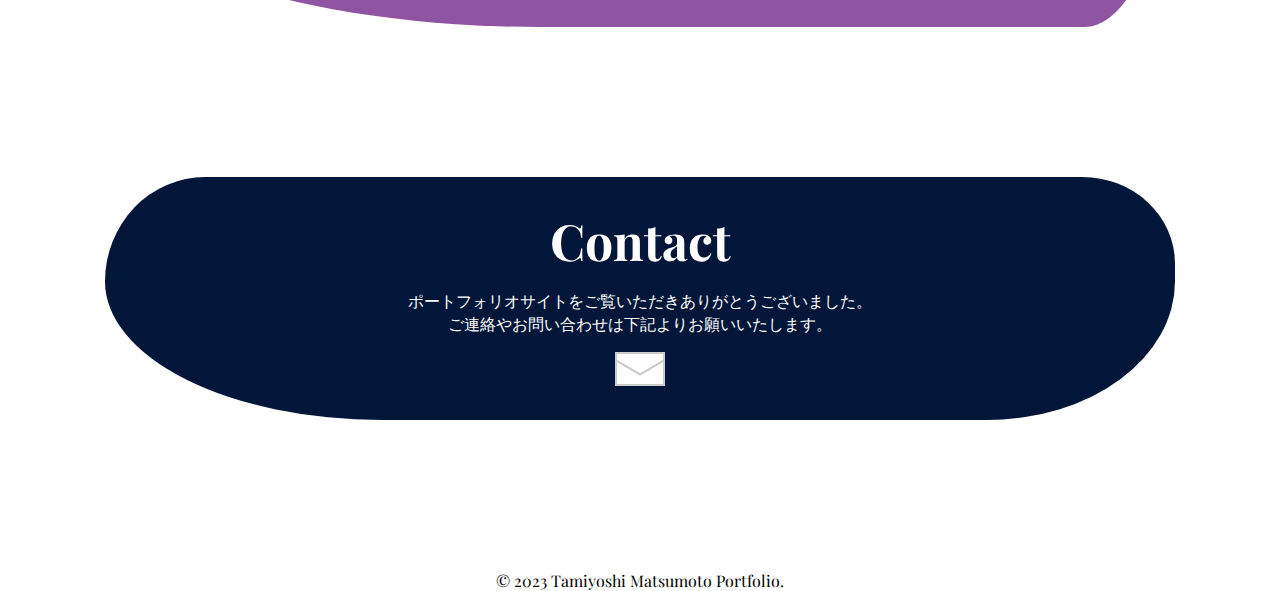
==== commit 2592d9e0: "11.26 latest" ====
--- a/index.html
+++ b/index.html
@@ -23,7 +23,7 @@
     <script src="./scripts/gsap.js" defer></script>
     <script src="./scripts/main.js" defer></script>
   </head>
-  
+
   <body>
     <!-- オープン演出 -->
     <div class="bg">
@@ -38,9 +38,6 @@
           <div class="bg_inner_item">7</div>
           <div class="bg_inner_item">8</div>
           <div class="bg_inner_item">9</div>
-          <div class="bg_inner_item">10</div>
-          <div class="bg_inner_item">11</div>
-          <div class="bg_inner_item">12</div>
         </div>
       </div>
     </div>
--- a/style.css
+++ b/style.css
@@ -105,7 +105,7 @@
 }
 .bg_inner_item {
   width: 200%;
-  height: 20vh;
+  height: 25vh;
   background-color: rgb(0, 0, 0);
 }
 
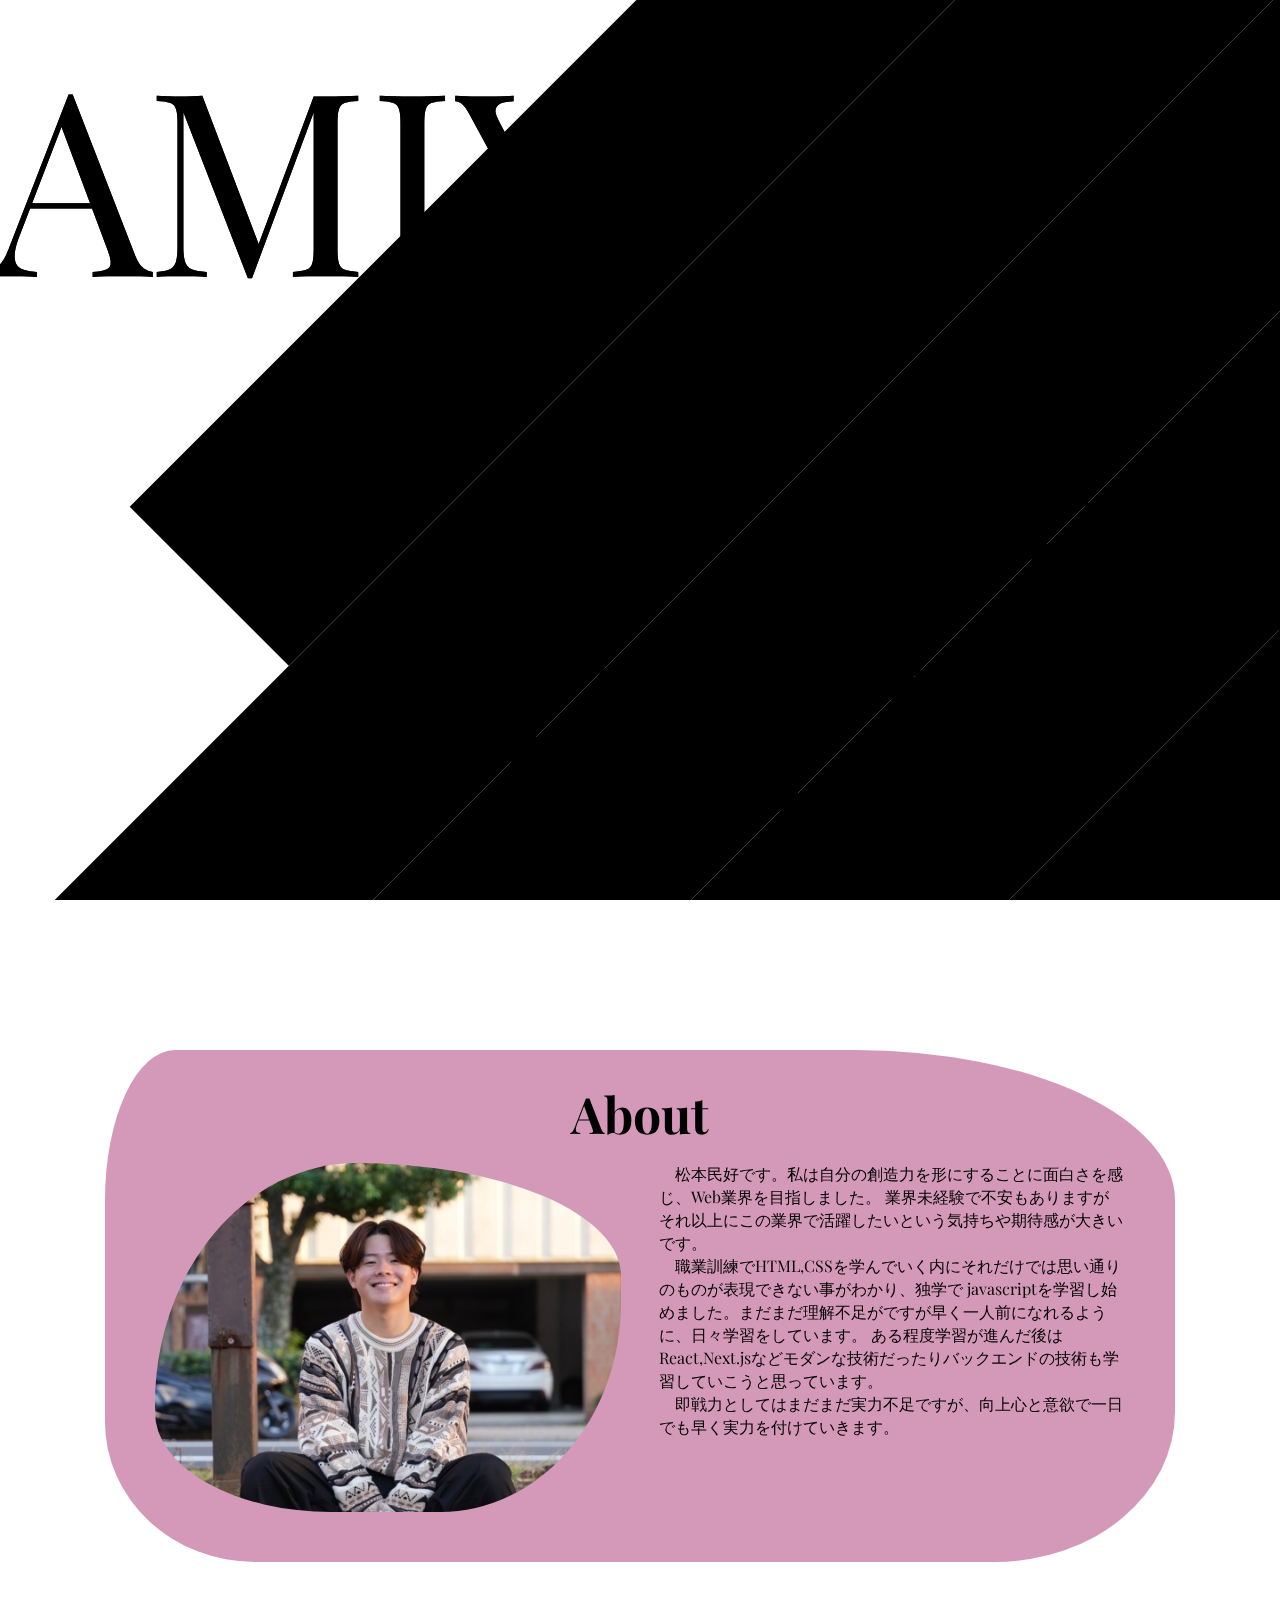
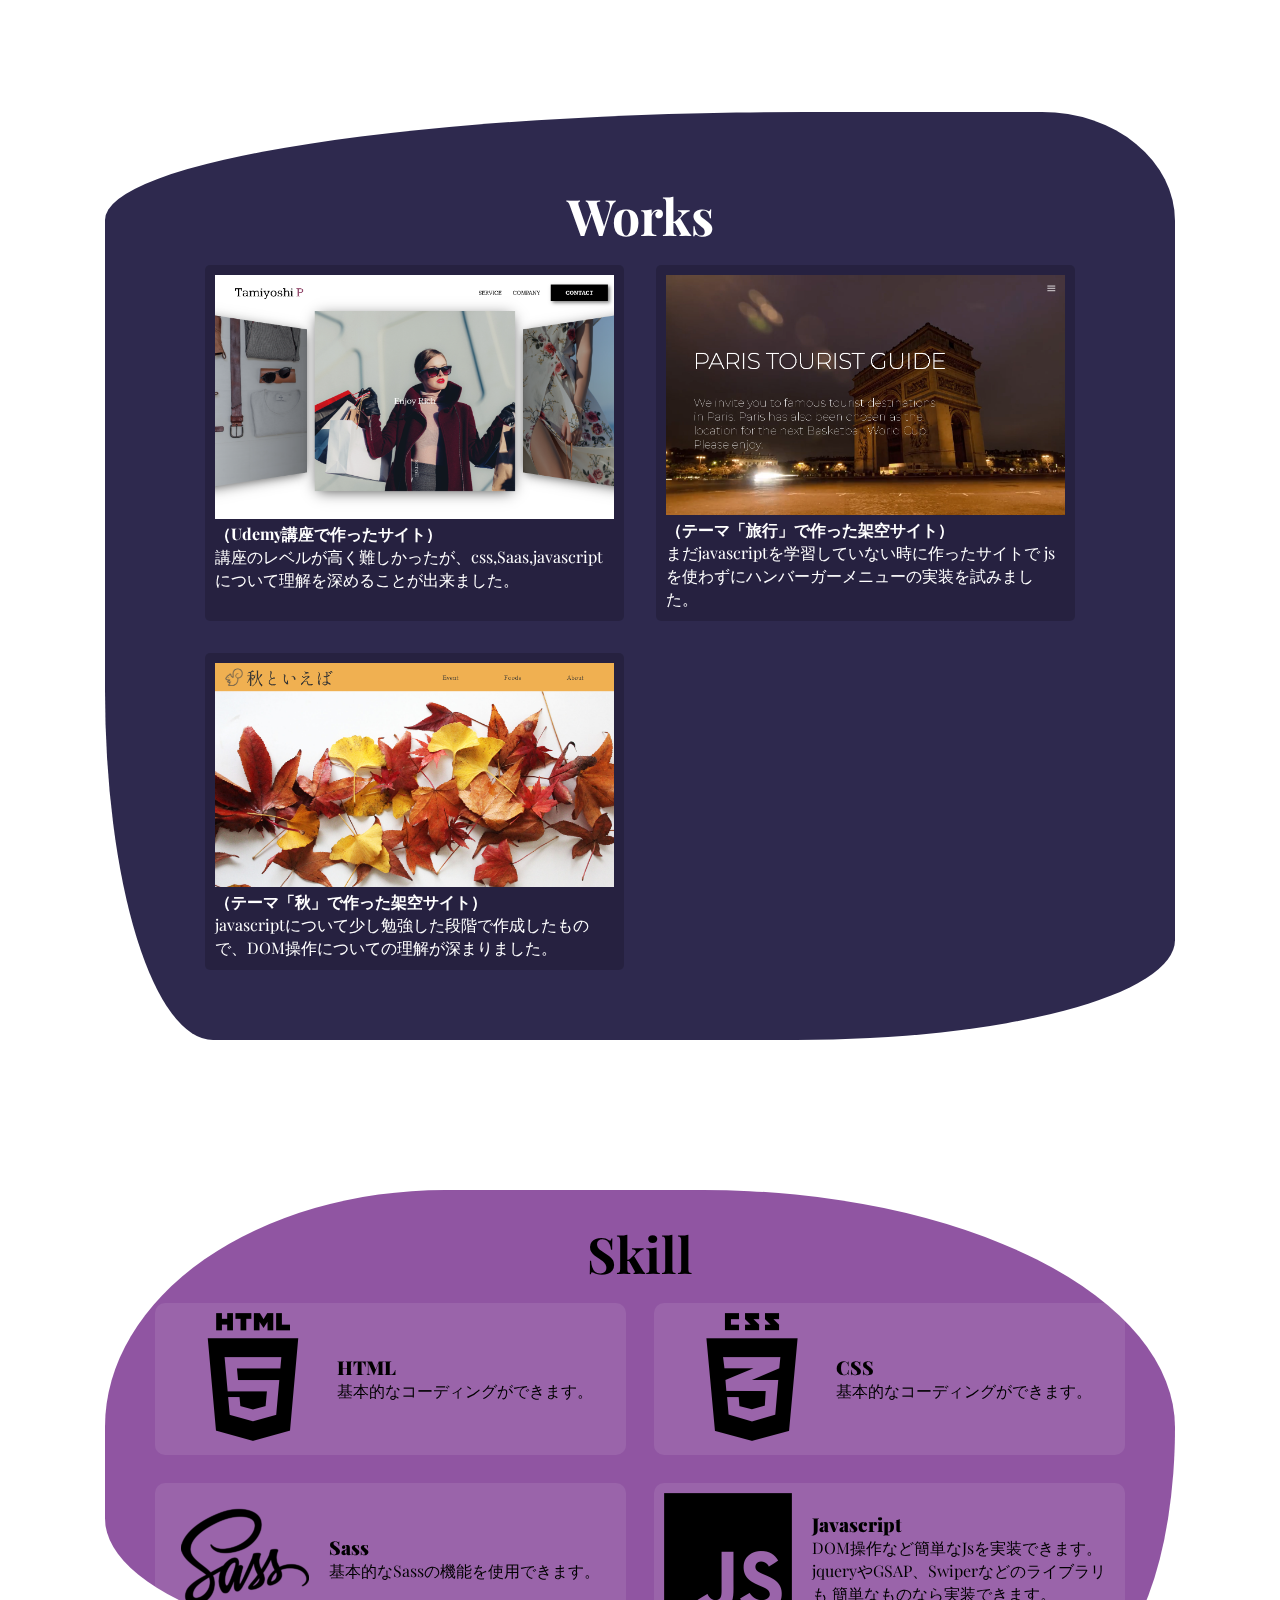
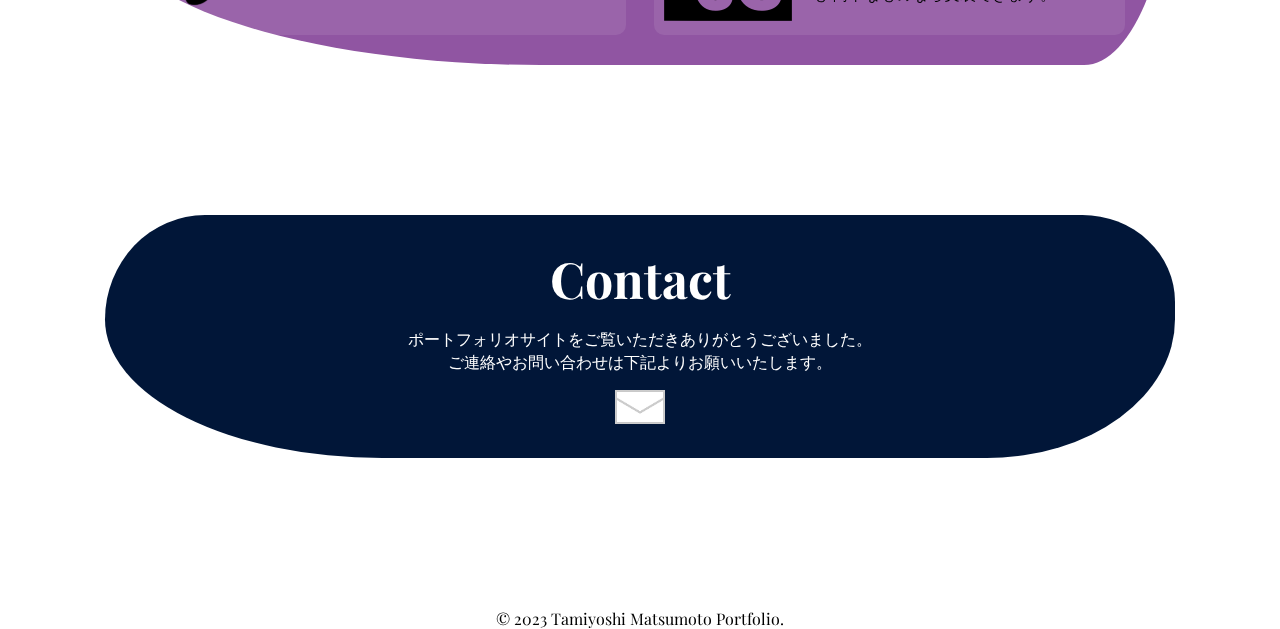
==== commit 0a99e175: "11-28" ====
--- a/index.html
+++ b/index.html
@@ -4,13 +4,9 @@
     <meta charset="UTF-8" />
     <title>Tamiyoshi Matsumoto Portfolio</title>
     <meta name="viewport" content="width=device-width, initial-scale=1.0" />
-    <link rel="icon" href="./images/favicon.svg" />
+    <link rel="icon" href="./images/favicon.svg" / width="1200" height="630">
     <meta property="og:title" content="Tamiyoshi Matsumoto Portfolio" />
     <meta property="og:type" content="blog" />
-    <meta
-      property="og:url"
-      content="https://tamiyoshi-matsumoto-portfolio.netlify.app/"
-    />
 
     <!-- css関係 -->
     <link rel="stylesheet" href="style.css" />
@@ -29,26 +25,51 @@
     <div class="bg">
       <div class="bg_inner">
         <div class="bg_inner_content">
-          <div class="bg_inner_item">1</div>
-          <div class="bg_inner_item">2</div>
-          <div class="bg_inner_item">3</div>
-          <div class="bg_inner_item">4</div>
-          <div class="bg_inner_item">5</div>
-          <div class="bg_inner_item">6</div>
-          <div class="bg_inner_item">7</div>
-          <div class="bg_inner_item">8</div>
-          <div class="bg_inner_item">9</div>
+          <div class="bg_inner_item"></div>
+          <div class="bg_inner_item"></div>
+          <div class="bg_inner_item"></div>
+          <div class="bg_inner_item"></div>
+          <div class="bg_inner_item"></div>
+          <div class="bg_inner_item"></div>
+          <div class="bg_inner_item"></div>
+          <div class="bg_inner_item"></div>
+          <div class="bg_inner_item"></div>
         </div>
       </div>
     </div>
     <!-- トップリターンボタン -->
-    <a href="#" id="page_top"><i class="blogicon-chevron-up"></i></a>
+    <a href="#" id="page_top">∧</a>
     <!-- ヘッダー -->
     <header class="header">
       <a href="index.html"
         ><div class="header_icon">
           <div class="header_icon_img">
-            <img src="./images/favicon.svg" alt="" />
+            <svg
+              version="1.0"
+              xmlns="http://www.w3.org/2000/svg"
+              width="512.000000pt"
+              height="512.000000pt"
+              viewBox="0 0 512.000000 512.000000"
+              preserveAspectRatio="xMidYMid meet"
+            >
+              <g
+                transform="translate(0.000000,512.000000) scale(0.100000,-0.100000)"
+                fill="#000000"
+                stroke="none"
+              >
+                <path
+                  d="M1075 5113 c6 -5 78 -64 160 -130 546 -439 965 -851 1142 -1126 104
+-159 153 -311 134 -413 -14 -76 -42 -124 -104 -181 -105 -96 -256 -157 -621
+-253 -442 -117 -596 -186 -689 -312 -94 -128 -62 -296 102 -536 l58 -84 -43
+-63 c-121 -181 -177 -462 -178 -890 -1 -232 1 -256 23 -339 88 -337 296 -571
+616 -699 138 -55 241 -70 425 -64 129 4 174 10 270 35 817 215 1538 1117 1695
+2122 25 161 31 468 11 617 -103 782 -689 1518 -1556 1958 -327 165 -640 269
+-999 331 -153 27 -465 45 -446 27z m566 -2949 c65 -20 163 -69 242 -122 305
+-206 664 -689 669 -898 1 -57 -14 -74 -66 -74 -105 0 -325 147 -662 442 -215
+189 -554 535 -554 567 0 12 86 71 127 86 52 19 178 18 244 -1z"
+                />
+              </g>
+            </svg>
           </div>
           <div class="header_icon_text">TAMIYOSHI</div>
         </div></a
@@ -87,7 +108,7 @@
           <h2 class="about_title">About</h2>
           <div class="about_inner">
             <div class="about_inner_img">
-              <img src="./images/user_img_01.jpg" alt="" />
+              <img src="./images/user_image05.jpeg" alt="" />
             </div>
             <div class="about_inner_text">
               <p>
@@ -97,7 +118,7 @@
               <p>
                 職業訓練でHTML,CSSを学んでいく内にそれだけでは思い通りのものが表現できない事がわかり、独学で
                 javascriptを学習し始めました。まだまだ理解不足がですが早く一人前になれるように、日々学習をしています。
-                ある程度学習が進んだ後はReact,Next.jsなどモダンな技術だったりバックエンドの技術も学習したいです。
+                ある程度学習が進んだ後はReact,Next.jsなどモダンな技術だったりバックエンドの技術も学習していこうと思っています。
               </p>
               <p>
                 即戦力としてはまだまだ実力不足ですが、向上心と意欲で一日でも早く実力を付けていきます。
@@ -105,7 +126,7 @@
             </div>
           </div>
         </section>
-        <!-- 作品一覧 -->
+        <!-- 作品 -->
         <section class="works" id="works">
           <h2 class="works_title">Works</h2>
           <div class="works_inner">
@@ -158,7 +179,7 @@
             </div> -->
           </div>
         </section>
-        <!-- 技術一覧 -->
+        <!-- Skill -->
         <section class="skill" id="skill">
           <h2 class="skill_title">Skill</h2>
           <div class="skill_inner">
--- a/style.css
+++ b/style.css
@@ -93,10 +93,10 @@
   top: 0;
   left: 0;
   overflow: hidden;
-  z-index: 100;
+  z-index: -1;
 }
 .bg_inner {
-  width: 100%;
+  width: 160%;
   margin: auto;
 }
 .bg_inner_content {
@@ -104,7 +104,7 @@
   transform-origin: right top;
 }
 .bg_inner_item {
-  width: 200%;
+  width: 320%;
   height: 25vh;
   background-color: rgb(0, 0, 0);
 }
@@ -115,11 +115,13 @@
   bottom: 30px;
   width: 50px;
   height: 50px;
-  color: #737373;
+  color: rgb(0, 0, 0);
   padding: 10px;
   border: solid 1px;
   border-radius: 50%;
   box-shadow: 0 2px 10px -6px rgba(0, 0, 0, 0.5), 0 3px 10px -4px rgba(0, 0, 0, 0.2);
+  text-decoration: none;
+  text-align: center;
 }
 
 .hidden {
@@ -146,18 +148,21 @@
 }
 .header a {
   text-decoration: none;
-  color: black;
+  color: rgb(0, 0, 0);
 }
 .header a:visited {
-  color: black;
+  color: rgb(0, 0, 0);
 }
 .header_icon {
   display: flex;
   align-items: center;
   height: 80px;
 }
-.header_icon_img img {
+.header_icon_img svg {
   width: 50px;
+}
+.header_icon_img svg g {
+  fill: rgb(0, 0, 0);
 }
 .header_icon_text {
   font-size: 3rem;
@@ -201,9 +206,12 @@
 
 .main_inner {
   overflow: hidden;
+  z-index: 100;
 }
 .main_inner .top {
+  color: rgb(0, 0, 0);
   position: relative;
+  z-index: -1;
 }
 .main_inner .top .circle_animation {
   overflow: hidden;
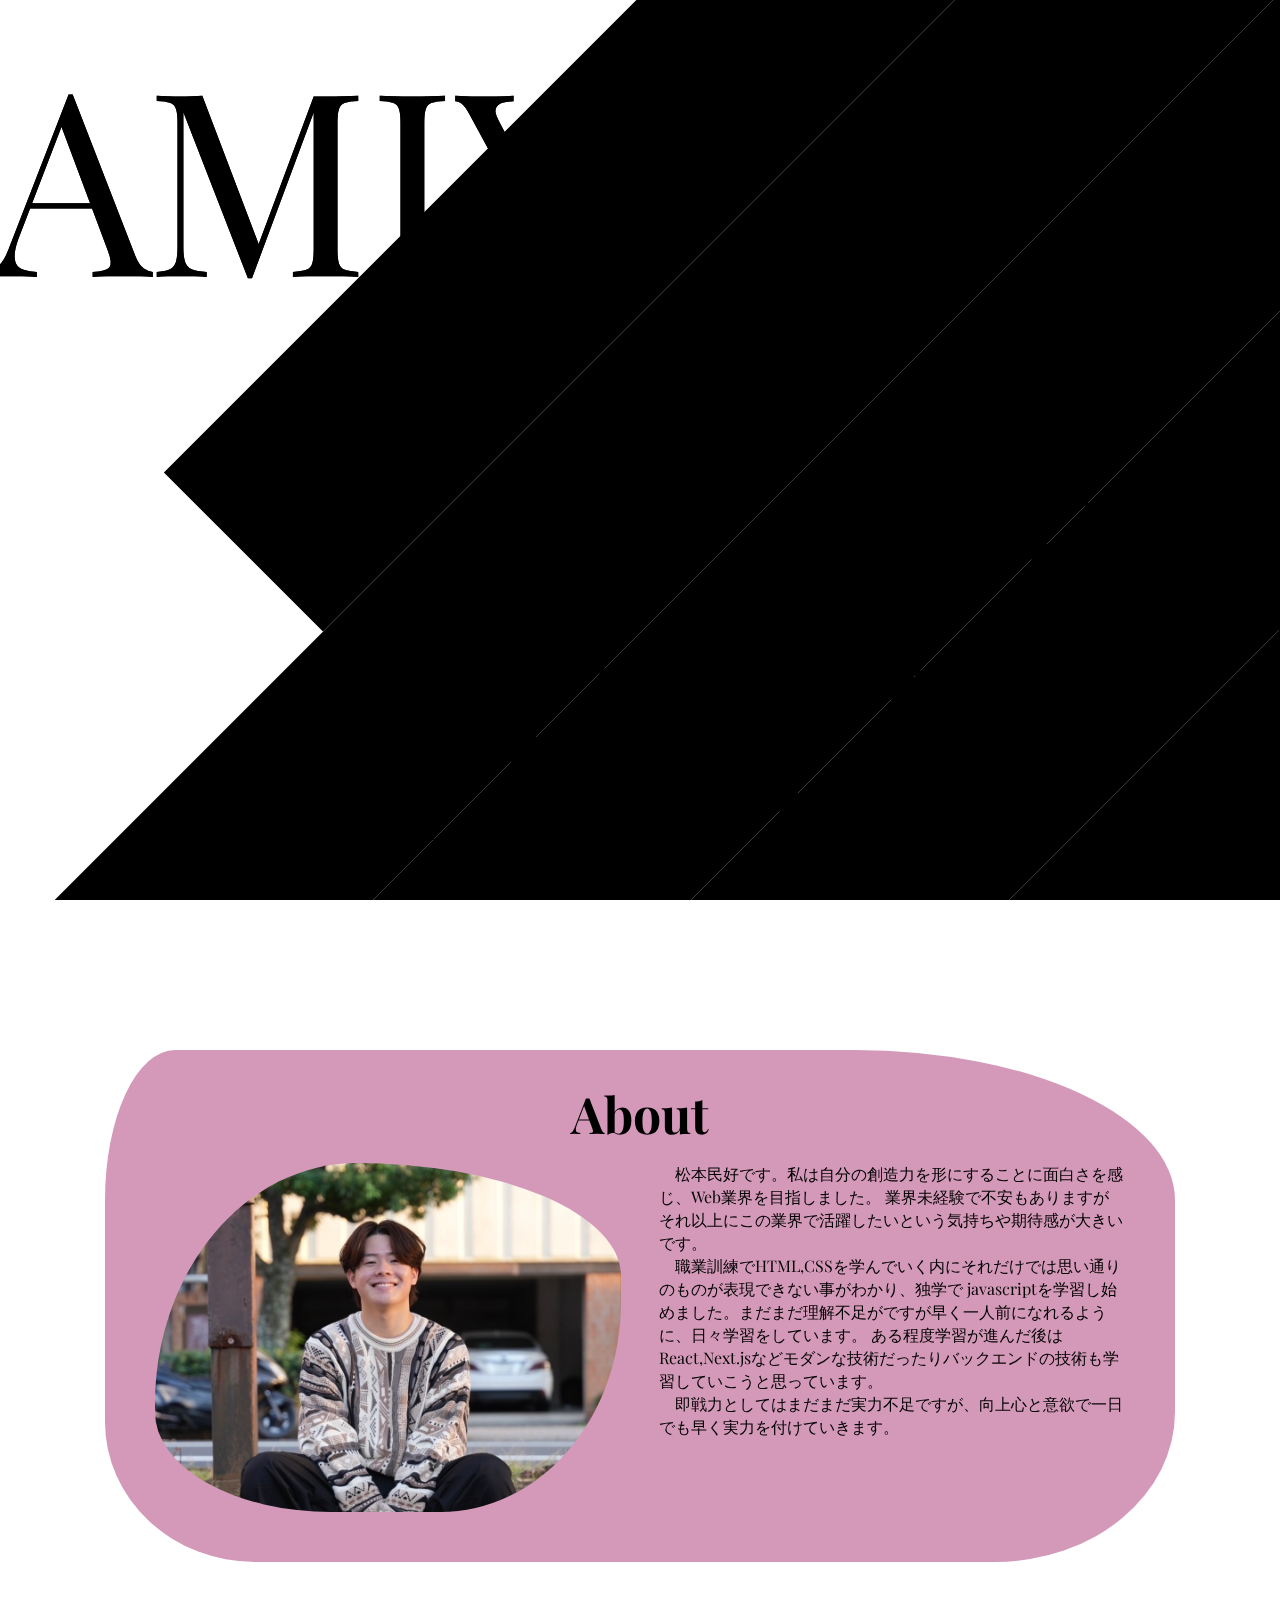
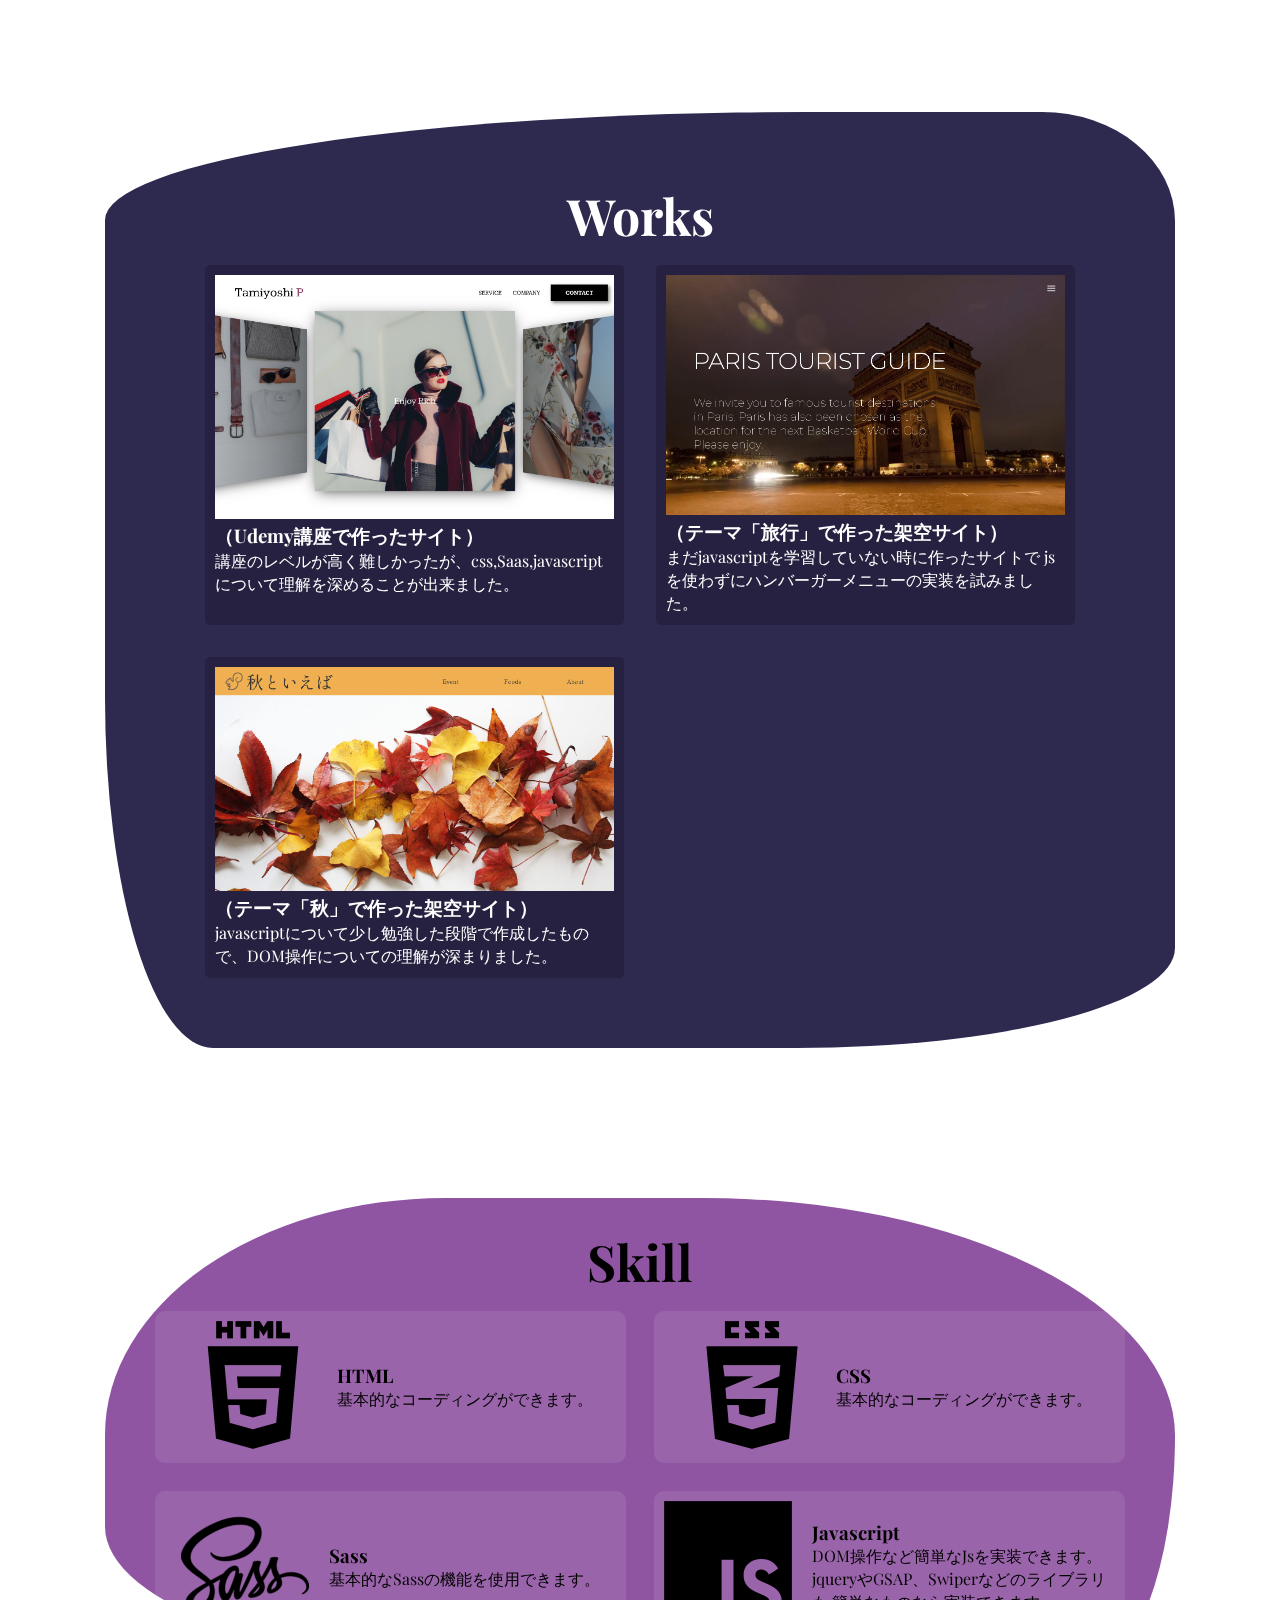
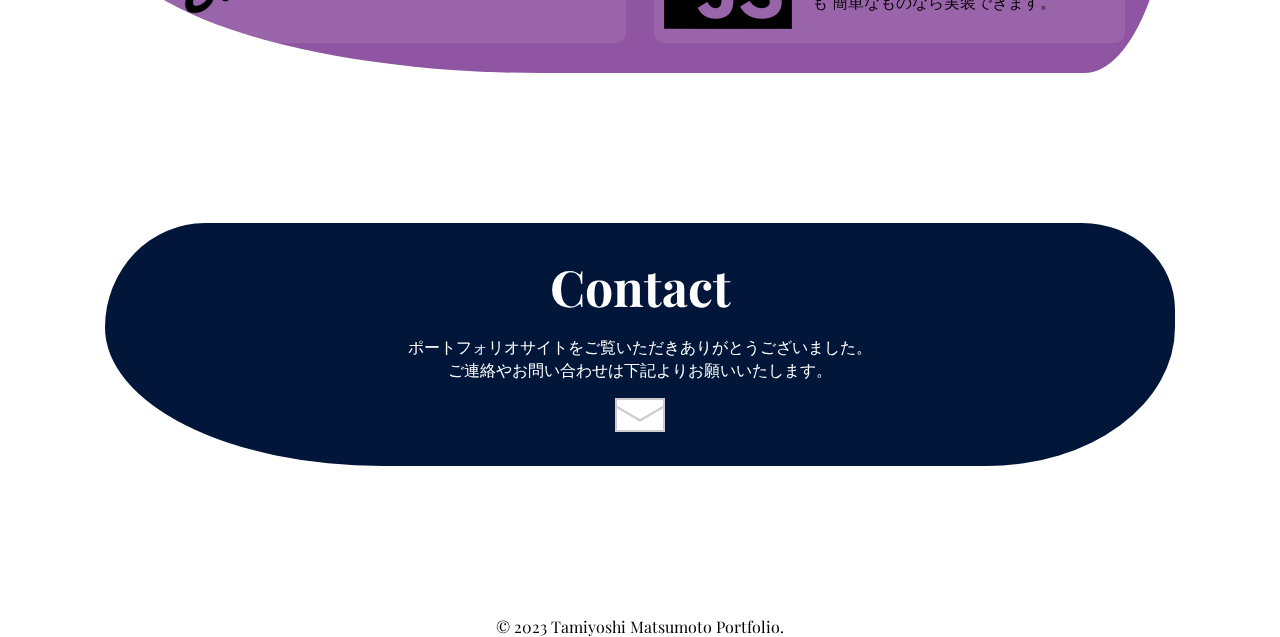
==== commit d986ada9: "11.28　15：24" ====
--- a/index.html
+++ b/index.html
@@ -3,14 +3,14 @@
   <head>
     <meta charset="UTF-8" />
     <title>Tamiyoshi Matsumoto Portfolio</title>
+    <meta
+      name="description"
+      content="松本民好ポートフォリオサイト TamiyoshiMatsumotoPortfolio"
+    />
     <meta name="viewport" content="width=device-width, initial-scale=1.0" />
+    <meta property="og:type" content="blog" />
     <link rel="icon" href="./images/favicon.svg" / width="1200" height="630">
-    <meta property="og:title" content="Tamiyoshi Matsumoto Portfolio" />
-    <meta property="og:type" content="blog" />
-
-    <!-- css関係 -->
     <link rel="stylesheet" href="style.css" />
-
     <!-- js関係 -->
     <script
       src="https://cdnjs.cloudflare.com/ajax/libs/gsap/3.12.2/gsap.min.js"
@@ -71,7 +71,7 @@
               </g>
             </svg>
           </div>
-          <div class="header_icon_text">TAMIYOSHI</div>
+          <h1 class="header_icon_text">TAMIYOSHI</h1>
         </div></a
       >
       <nav class="header_nav">
@@ -137,7 +137,7 @@
               <a
                 href="https://tamiyoshi-fashionsite.netlify.app/"
                 target="”_blank”"
-                ><h4>（Udemy講座で作ったサイト）</h4></a
+                ><h3>（Udemy講座で作ったサイト）</h3></a
               >
               <p>
                 講座のレベルが高く難しかったが、css,Saas,javascriptについて理解を深めることが出来ました。
@@ -150,7 +150,7 @@
               <a
                 href="https://tamiyoshi-travelsite.netlify.app/"
                 target="”_blank”"
-                ><h4>（テーマ「旅行」で作った架空サイト）</h4></a
+                ><h3>（テーマ「旅行」で作った架空サイト）</h3></a
               >
               <p>
                 まだjavascriptを学習していない時に作ったサイトで
@@ -164,7 +164,7 @@
               <a
                 href="https://tamiyoshi-autumnsite.netlify.app/"
                 target="”_blank”"
-                ><h4>（テーマ「秋」で作った架空サイト）</h4></a
+                ><h3>（テーマ「秋」で作った架空サイト）</h3></a
               >
               <p>
                 javascriptについて少し勉強した段階で作成したもので、DOM操作についての理解が深まりました。
@@ -188,7 +188,7 @@
                 <img src="./images/icon_01.png" alt="" />
               </div>
               <div class="skill_content_text">
-                <h4>HTML</h4>
+                <h3>HTML</h3>
                 <p>基本的なコーディングができます。</p>
               </div>
             </div>
@@ -197,7 +197,7 @@
                 <img src="./images/icon_02.png" alt="" />
               </div>
               <div class="skill_content_text">
-                <h4>CSS</h4>
+                <h3>CSS</h3>
                 <p>基本的なコーディングができます。</p>
               </div>
             </div>
@@ -206,7 +206,7 @@
                 <img src="./images/icon_03.png" alt="" />
               </div>
               <div class="skill_content_text">
-                <h4>Sass</h4>
+                <h3>Sass</h3>
                 <p>基本的なSassの機能を使用できます。</p>
               </div>
             </div>
@@ -215,7 +215,7 @@
                 <img src="./images/icon_04.png" alt="" />
               </div>
               <div class="skill_content_text">
-                <h4>Javascript</h4>
+                <h3>Javascript</h3>
                 <p>
                   DOM操作など簡単なJsを実装できます。
                   jqueryやGSAP、Swiperなどのライブラリも
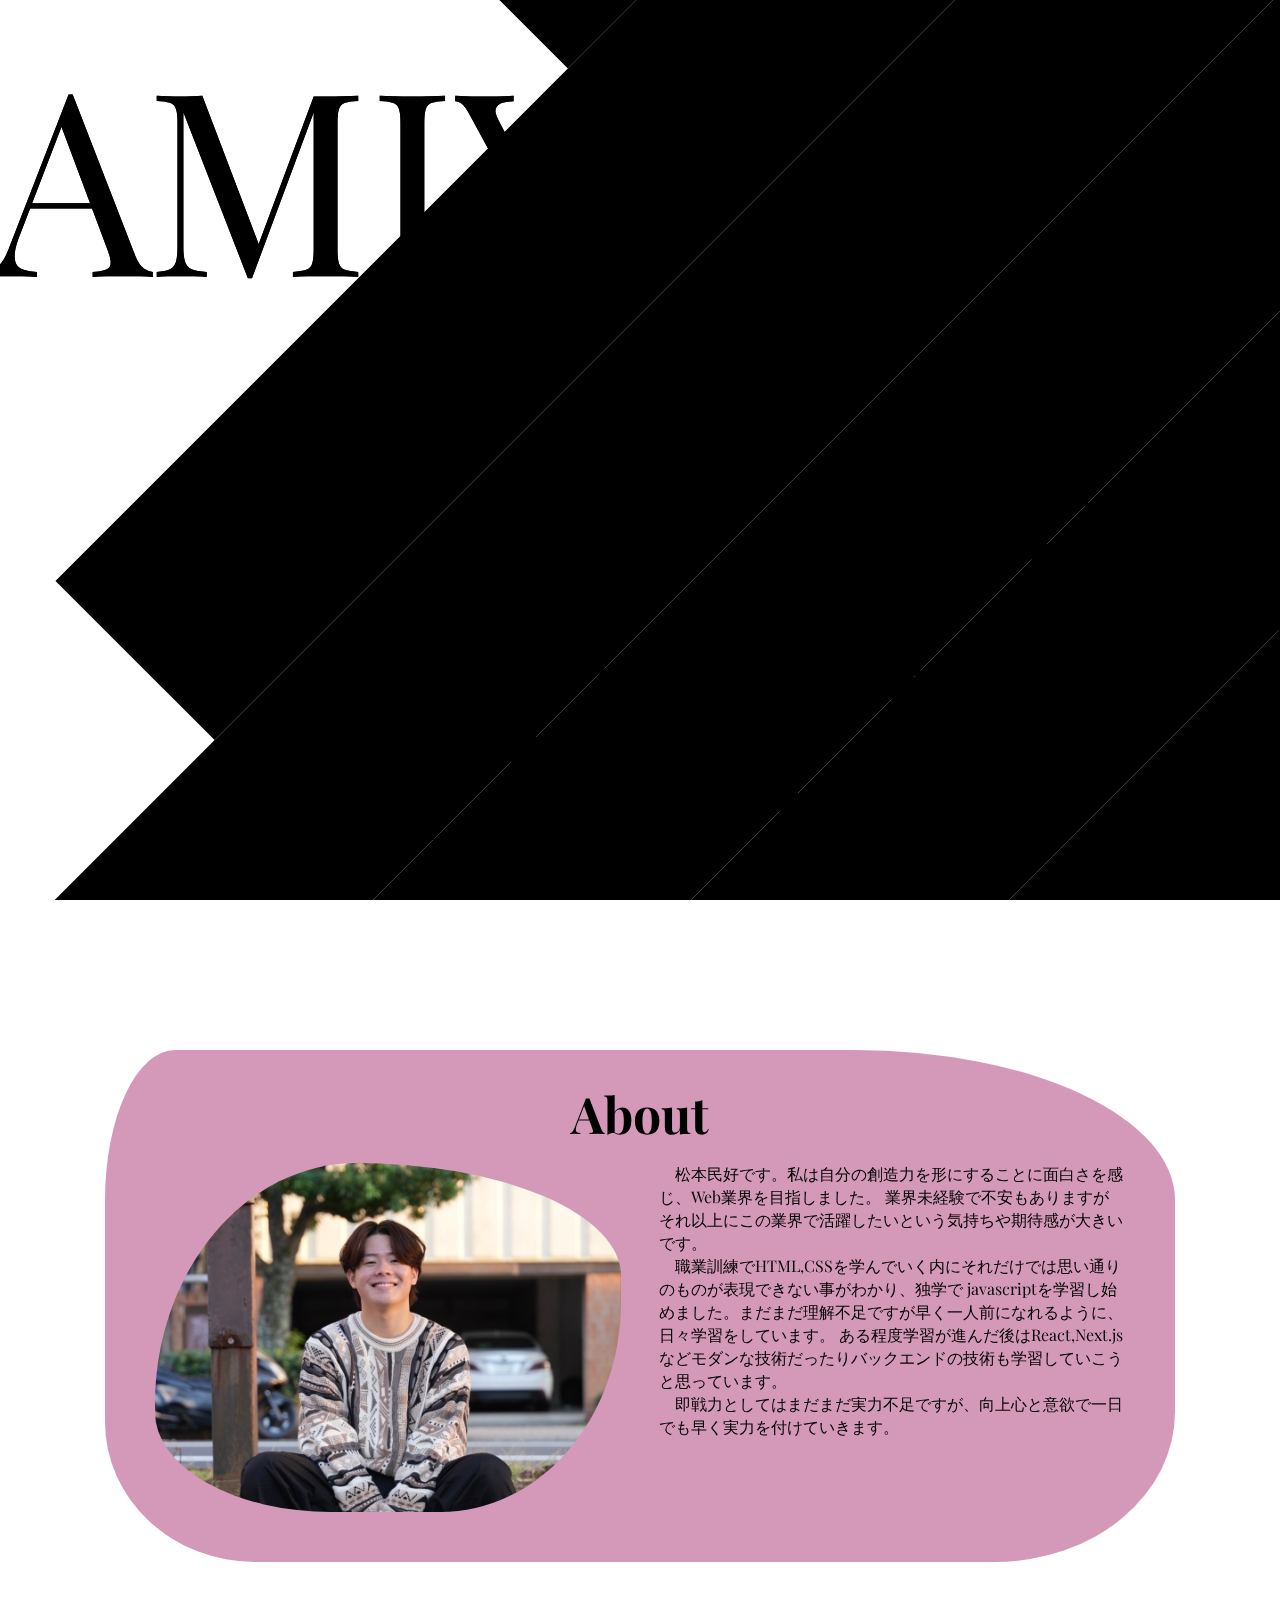
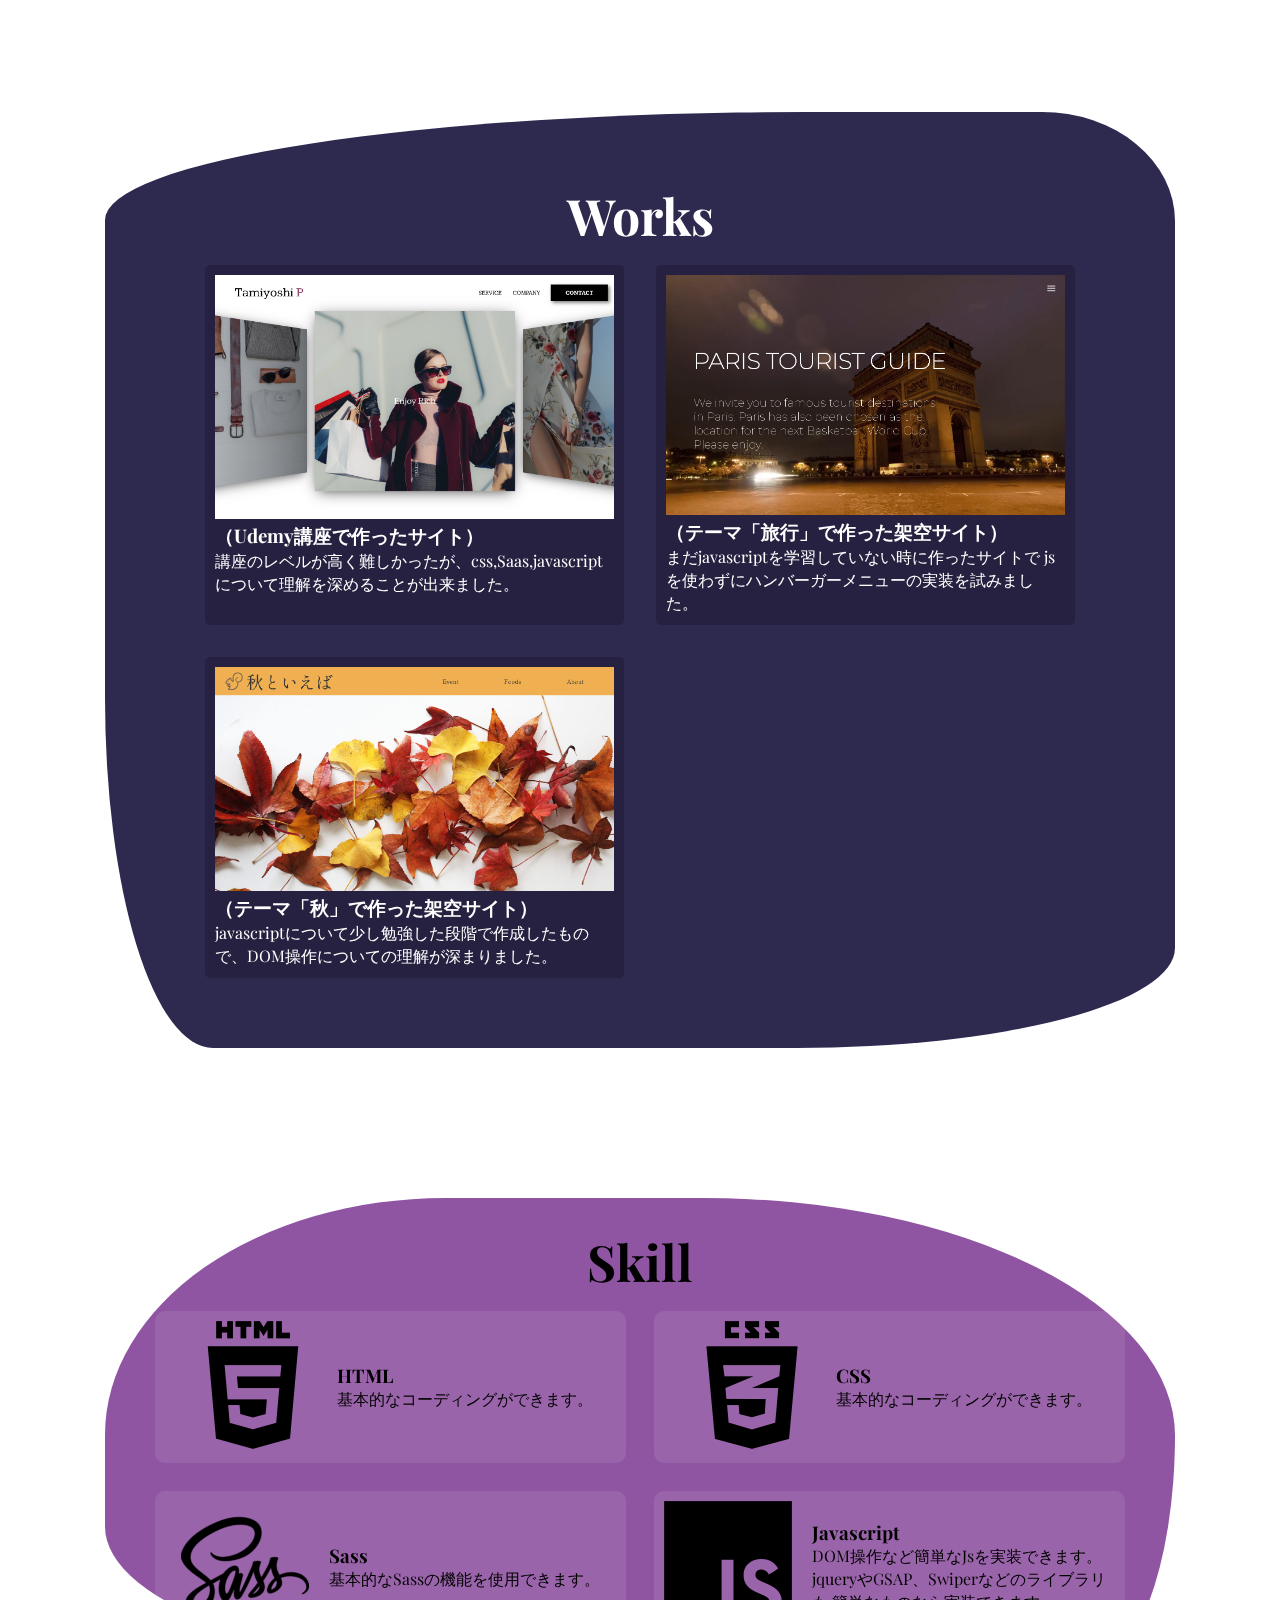
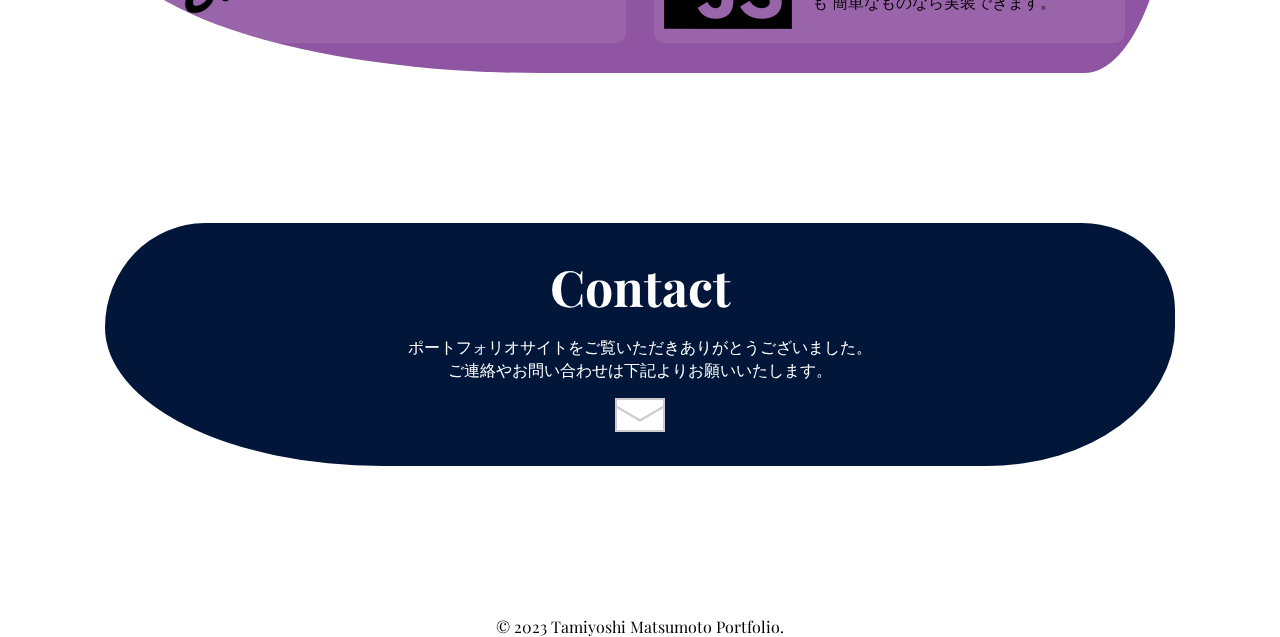
==== commit 8b2d1c8e: "15:34" ====
--- a/index.html
+++ b/index.html
@@ -117,7 +117,7 @@
               </p>
               <p>
                 職業訓練でHTML,CSSを学んでいく内にそれだけでは思い通りのものが表現できない事がわかり、独学で
-                javascriptを学習し始めました。まだまだ理解不足がですが早く一人前になれるように、日々学習をしています。
+                javascriptを学習し始めました。まだまだ理解不足ですが早く一人前になれるように、日々学習をしています。
                 ある程度学習が進んだ後はReact,Next.jsなどモダンな技術だったりバックエンドの技術も学習していこうと思っています。
               </p>
               <p>
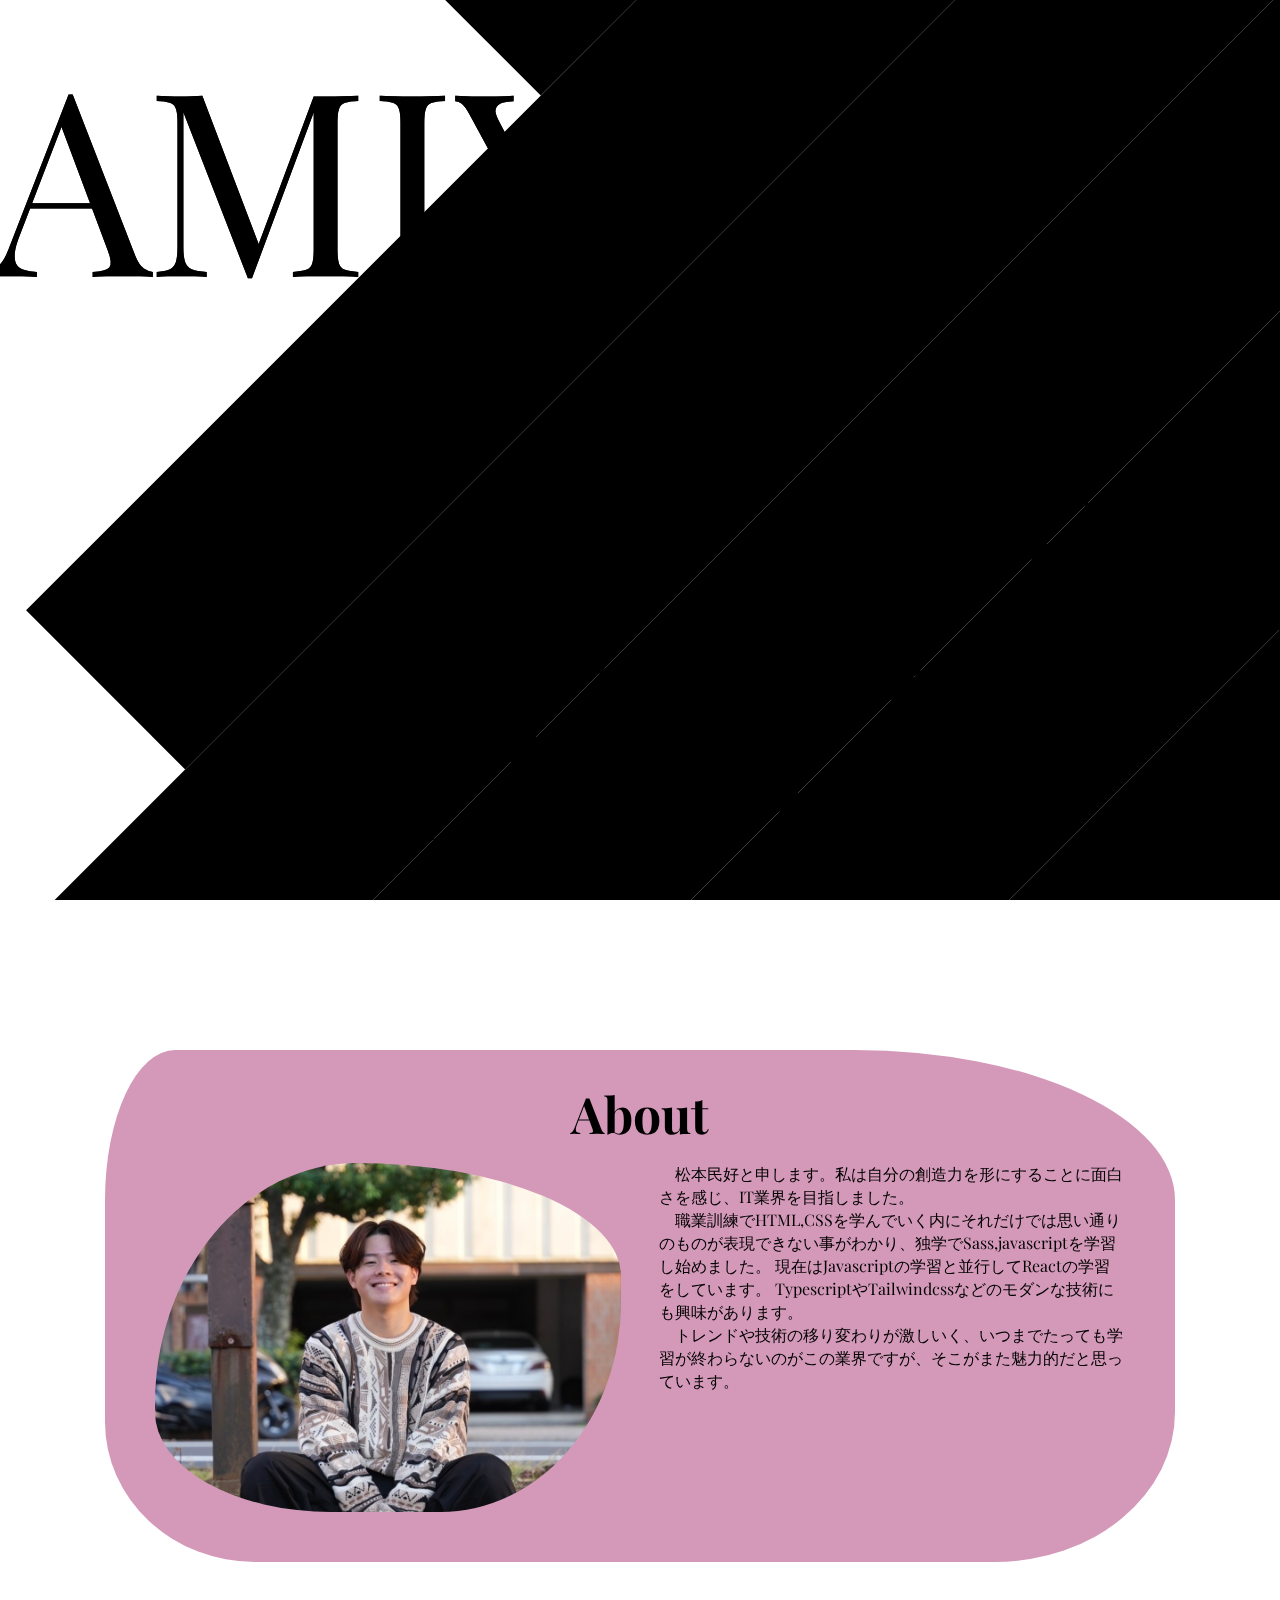
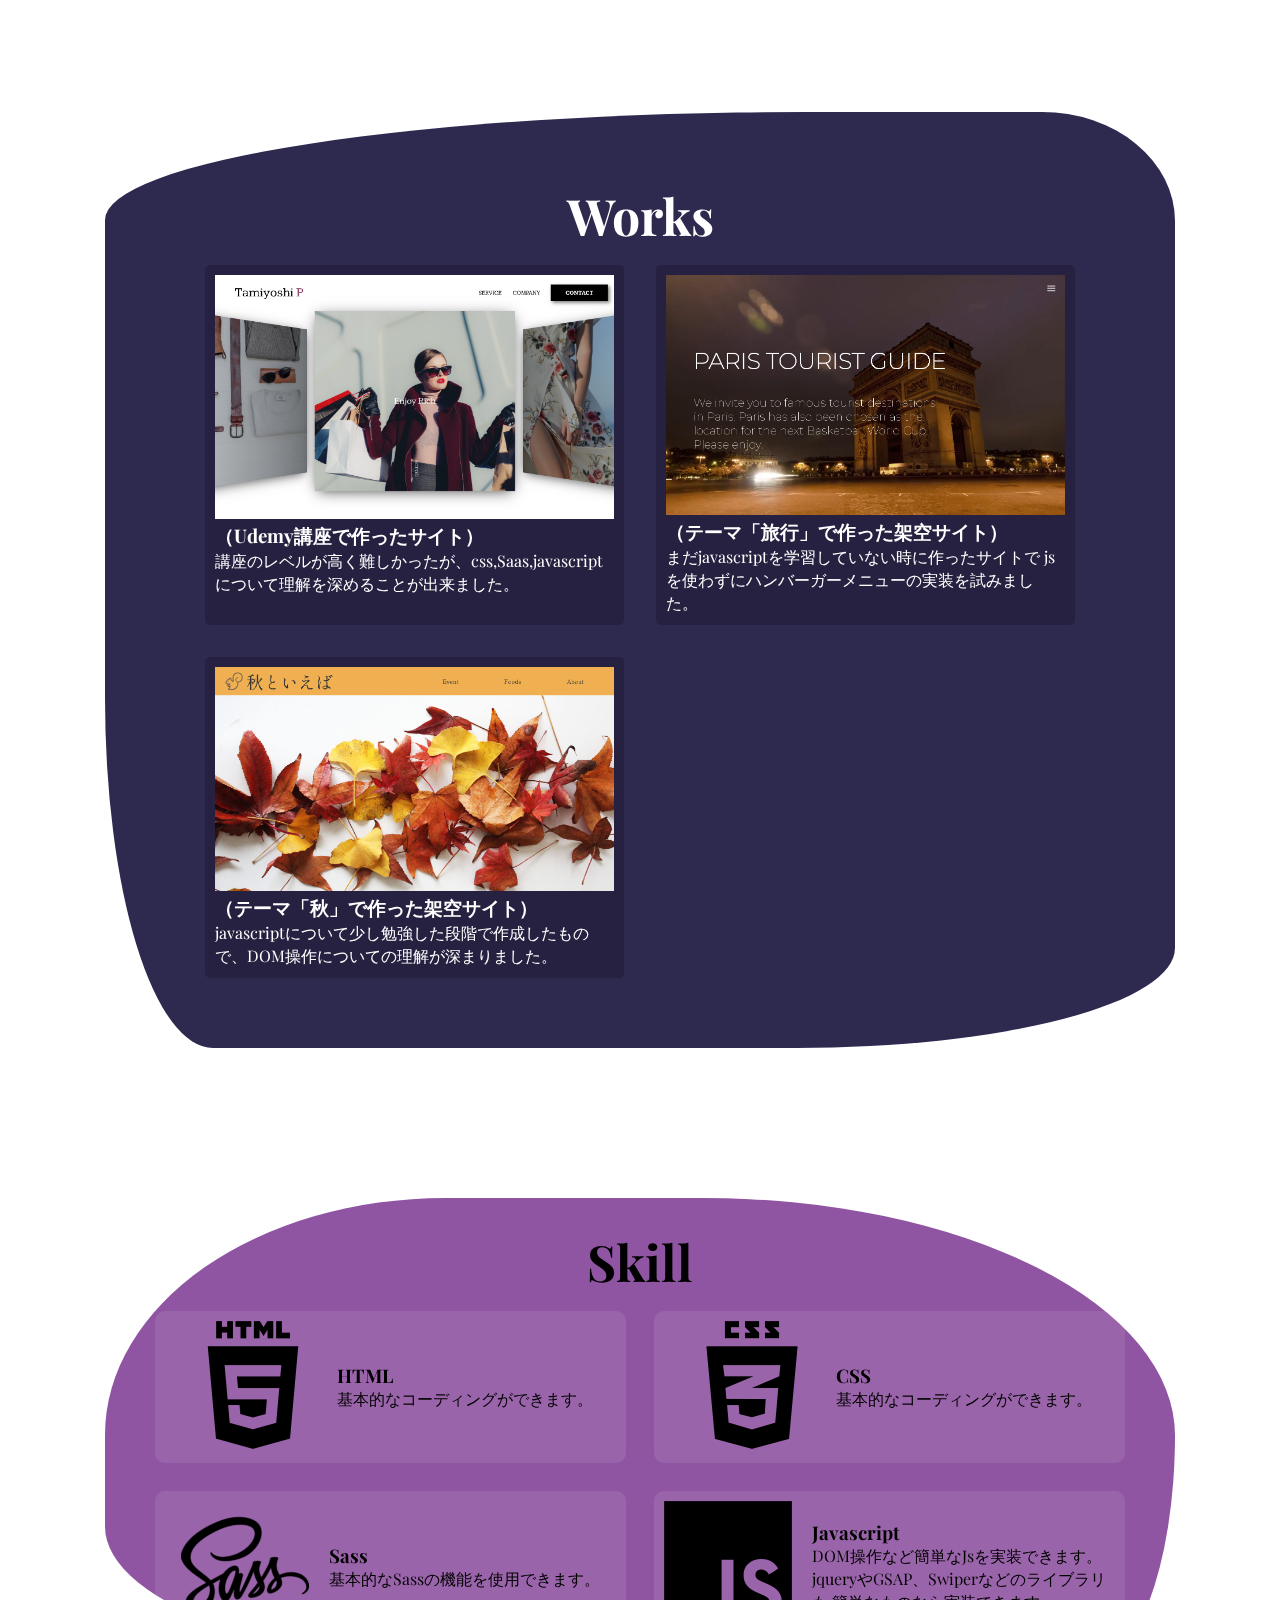
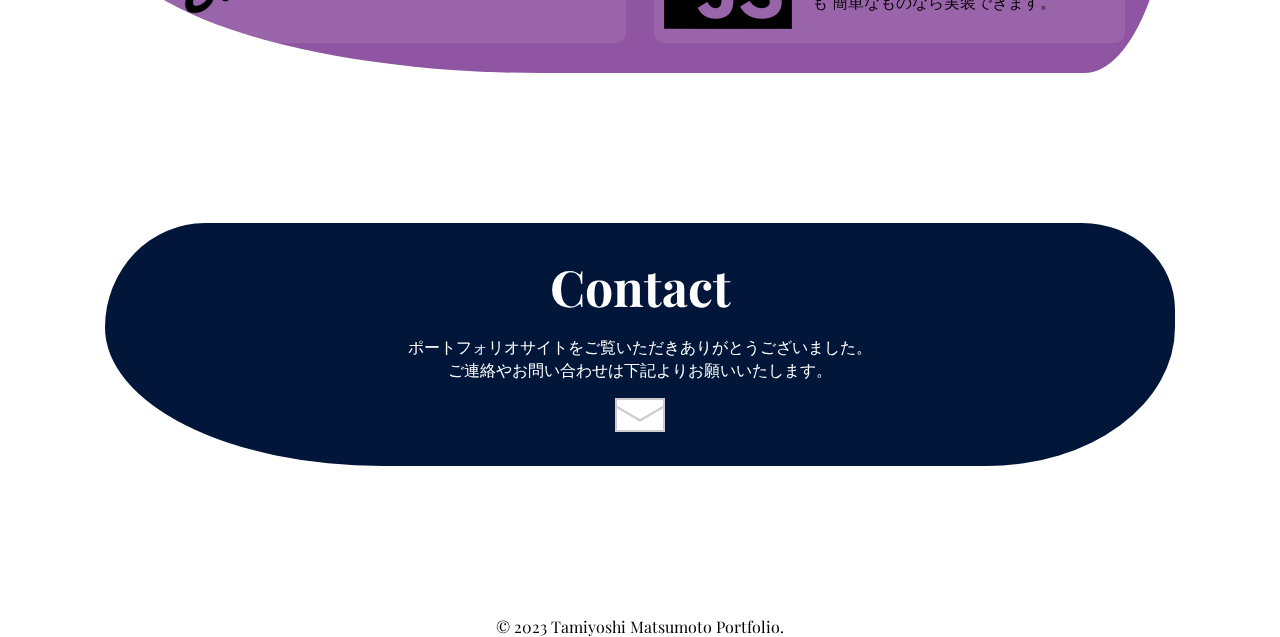
==== commit ed097795: "12.04　15：51" ====
--- a/index.html
+++ b/index.html
@@ -112,16 +112,15 @@
             </div>
             <div class="about_inner_text">
               <p>
-                松本民好です。私は自分の創造力を形にすることに面白さを感じ、Web業界を目指しました。
-                業界未経験で不安もありますがそれ以上にこの業界で活躍したいという気持ちや期待感が大きいです。
-              </p>
-              <p>
-                職業訓練でHTML,CSSを学んでいく内にそれだけでは思い通りのものが表現できない事がわかり、独学で
-                javascriptを学習し始めました。まだまだ理解不足ですが早く一人前になれるように、日々学習をしています。
-                ある程度学習が進んだ後はReact,Next.jsなどモダンな技術だったりバックエンドの技術も学習していこうと思っています。
-              </p>
-              <p>
-                即戦力としてはまだまだ実力不足ですが、向上心と意欲で一日でも早く実力を付けていきます。
+                松本民好と申します。私は自分の創造力を形にすることに面白さを感じ、IT業界を目指しました。
+              </p>
+              <p>
+                職業訓練でHTML,CSSを学んでいく内にそれだけでは思い通りのものが表現できない事がわかり、独学でSass,javascriptを学習し始めました。
+                現在はJavascriptの学習と並行してReactの学習をしています。
+                TypescriptやTailwindcssなどのモダンな技術にも興味があります。
+              </p>
+              <p>
+                トレンドや技術の移り変わりが激しいく、いつまでたっても学習が終わらないのがこの業界ですが、そこがまた魅力的だと思っています。
               </p>
             </div>
           </div>
